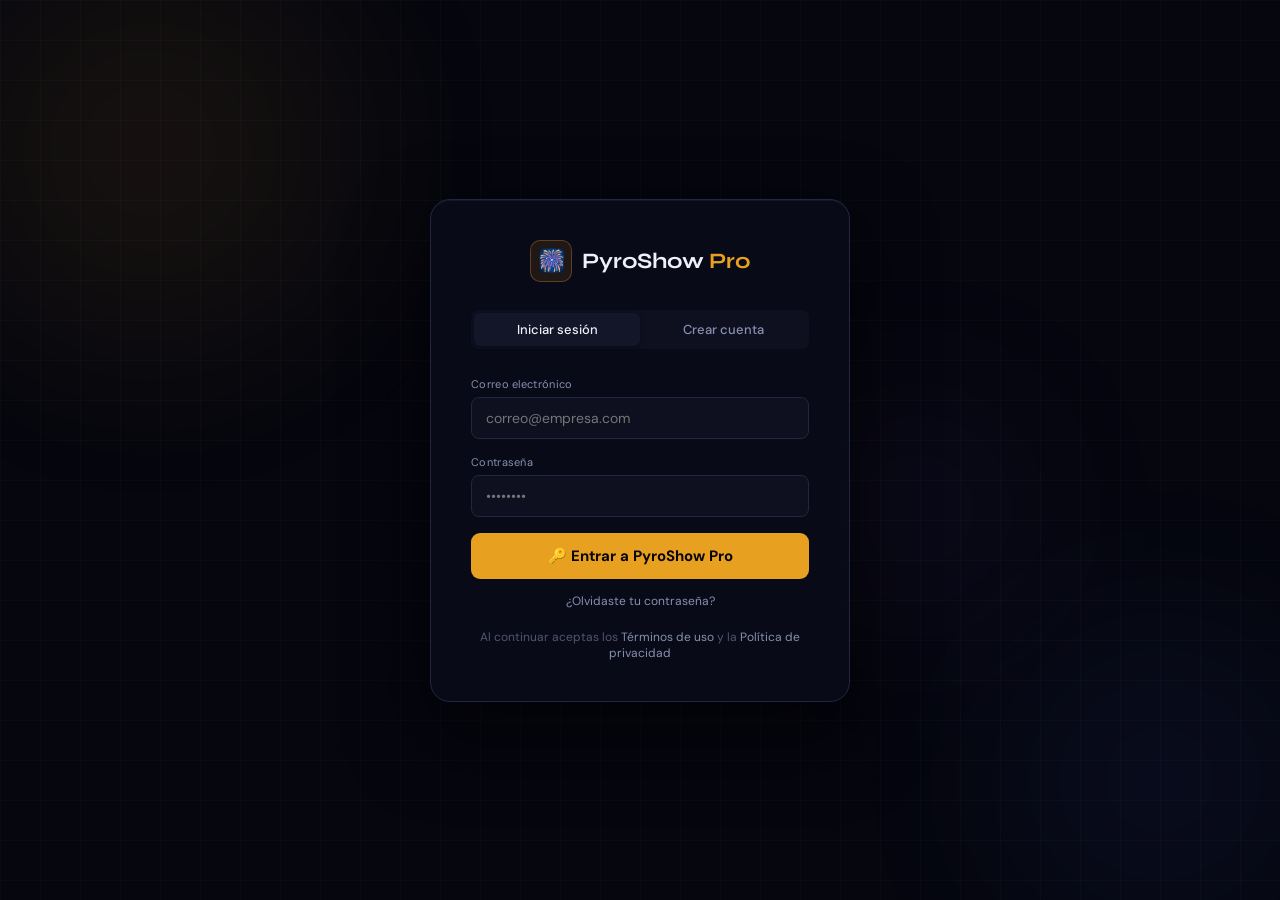
==== pages/admin.html @ 900ede43 "Actualizacion4" ====
<!DOCTYPE html>
<html lang="es">
<head>
<meta charset="UTF-8"/>
<meta name="viewport" content="width=device-width,initial-scale=1.0"/>
<title>PyroShow Pro — Panel de administración</title>
<link rel="preconnect" href="https://fonts.googleapis.com"/>
<link href="https://fonts.googleapis.com/css2?family=Syne:wght@500;700&family=DM+Sans:wght@300;400;500&family=JetBrains+Mono:wght@400&display=swap" rel="stylesheet"/>
<style>
*,*::before,*::after{box-sizing:border-box;margin:0;padding:0}
:root{
  --bg:#05060e;--s1:#0a0c1a;--s2:#0e1020;--s3:#131628;
  --b1:#1a1e35;--b2:#222640;--b3:#2e3358;
  --gold:#e8a020;--gold2:#f5c842;--golddim:rgba(232,160,32,.10);
  --green:#22c55e;--greendim:rgba(34,197,94,.10);
  --red:#e03838;--reddim:rgba(224,56,56,.10);
  --blue:#4d6ef5;--bluedim:rgba(77,110,245,.10);
  --purple:#8b5cf6;
  --text:#eef0f8;--m1:#8890b0;--m2:#52566e;
}
body{background:var(--bg);color:var(--text);font-family:'DM Sans',sans-serif;font-size:14px;-webkit-font-smoothing:antialiased;min-height:100vh}
a{color:inherit;text-decoration:none}

/* NAV */
nav{height:56px;background:rgba(5,6,14,.95);border-bottom:1px solid var(--b1);display:flex;align-items:center;padding:0 24px;gap:16px;position:sticky;top:0;z-index:100;backdrop-filter:blur(12px)}
.nav-logo{display:flex;align-items:center;gap:8px;font-family:'Syne',sans-serif;font-size:15px}
.nav-logo-icon{width:28px;height:28px;background:var(--golddim);border:1px solid rgba(232,160,32,.3);border-radius:6px;display:flex;align-items:center;justify-content:center}
.nav-logo strong{color:var(--gold)}
.nav-badge{background:var(--reddim);border:1px solid rgba(224,56,56,.3);color:var(--red);font-size:10px;font-weight:600;padding:2px 8px;border-radius:4px;letter-spacing:.5px}
.nav-user{margin-left:auto;font-size:12px;color:var(--m1);display:flex;align-items:center;gap:10px}
.nav-user span{background:var(--s2);border:1px solid var(--b2);border-radius:5px;padding:4px 10px}
.btn-nav{padding:5px 12px;border-radius:6px;font-size:12px;border:1px solid var(--b2);color:var(--m1);cursor:pointer;background:none;transition:all .14s}
.btn-nav:hover{color:var(--text);border-color:var(--b3)}
.btn-nav.danger{border-color:rgba(224,56,56,.4);color:var(--red)}

/* LAYOUT */
.admin-wrap{display:flex;min-height:calc(100vh - 56px)}
.sidebar{width:220px;flex-shrink:0;border-right:1px solid var(--b1);padding:20px 0;background:rgba(10,12,26,.5)}
.sidebar-section{font-size:9px;color:var(--m2);text-transform:uppercase;letter-spacing:1.2px;padding:0 16px;margin-bottom:6px;margin-top:16px}
.sidebar-section:first-child{margin-top:0}
.sidebar-item{display:flex;align-items:center;gap:8px;padding:8px 16px;font-size:13px;color:var(--m1);cursor:pointer;transition:all .14s;border-left:2px solid transparent}
.sidebar-item:hover{color:var(--text);background:rgba(255,255,255,.03)}
.sidebar-item.active{color:var(--text);border-left-color:var(--gold);background:rgba(232,160,32,.06)}
.sidebar-item .si-icon{font-size:14px;width:16px;text-align:center}
.main-content{flex:1;padding:28px 32px;overflow-y:auto}

/* STATS */
.stats-grid{display:grid;grid-template-columns:repeat(4,1fr);gap:14px;margin-bottom:28px}
.stat-card{background:var(--s1);border:1px solid var(--b1);border-radius:12px;padding:18px 20px}
.stat-label{font-size:11px;color:var(--m2);text-transform:uppercase;letter-spacing:.8px;margin-bottom:8px}
.stat-val{font-family:'Syne',sans-serif;font-size:28px;font-weight:700}
.stat-sub{font-size:11px;color:var(--m1);margin-top:4px}
.stat-card.gold .stat-val{color:var(--gold)}
.stat-card.green .stat-val{color:var(--green)}
.stat-card.blue .stat-val{color:var(--blue)}
.stat-card.purple .stat-val{color:var(--purple)}

/* TABLA USUARIOS */
.section-hdr{display:flex;align-items:center;justify-content:space-between;margin-bottom:16px}
.section-title{font-family:'Syne',sans-serif;font-size:17px;font-weight:600}
.section-actions{display:flex;gap:8px}
.btn-action{padding:6px 14px;border-radius:6px;font-size:12px;font-weight:500;cursor:pointer;border:none;transition:all .14s}
.btn-green{background:var(--greendim);color:var(--green);border:1px solid rgba(34,197,94,.3)}
.btn-green:hover{background:rgba(34,197,94,.18)}
.btn-blue{background:var(--bluedim);color:var(--blue);border:1px solid rgba(77,110,245,.3)}
.btn-red{background:var(--reddim);color:var(--red);border:1px solid rgba(224,56,56,.3)}
.btn-gold{background:var(--golddim);color:var(--gold);border:1px solid rgba(232,160,32,.3)}

/* Search bar */
.search-row{display:flex;gap:10px;margin-bottom:16px}
.search-input{flex:1;background:var(--s2);border:1px solid var(--b2);color:var(--text);border-radius:7px;padding:8px 12px;font-size:13px;font-family:'DM Sans',sans-serif;outline:none}
.search-input:focus{border-color:rgba(232,160,32,.4)}
.filter-sel{background:var(--s2);border:1px solid var(--b2);color:var(--text);border-radius:7px;padding:8px 10px;font-size:12px;font-family:'DM Sans',sans-serif;outline:none}

/* Tabla */
.users-table{width:100%;border-collapse:collapse;font-size:13px}
.users-table th{background:var(--s2);color:var(--m1);padding:10px 14px;text-align:left;border-bottom:1px solid var(--b1);font-size:10px;text-transform:uppercase;letter-spacing:.6px;font-weight:500;white-space:nowrap}
.users-table td{padding:12px 14px;border-bottom:1px solid rgba(26,30,53,.6);vertical-align:middle}
.users-table tr:last-child td{border-bottom:none}
.users-table tbody tr:hover td{background:rgba(255,255,255,.02)}
.user-avatar{width:30px;height:30px;border-radius:50%;display:flex;align-items:center;justify-content:center;font-size:12px;font-weight:600;flex-shrink:0;text-transform:uppercase}
.user-info{display:flex;align-items:center;gap:10px}
.user-name{font-weight:500;font-size:13px}
.user-email{font-size:11px;color:var(--m2)}
.plan-tag{display:inline-flex;align-items:center;gap:4px;padding:3px 8px;border-radius:4px;font-size:10px;font-weight:600;letter-spacing:.4px}
.plan-free{background:rgba(82,86,110,.2);color:var(--m1);border:1px solid var(--b2)}
.plan-hobby{background:var(--bluedim);color:var(--blue);border:1px solid rgba(77,110,245,.25)}
.plan-pro{background:var(--golddim);color:var(--gold);border:1px solid rgba(232,160,32,.25)}
.plan-enterprise{background:var(--purpledim);color:var(--purple);border:1px solid rgba(139,92,246,.25)}
.plan-admin{background:var(--reddim);color:var(--red);border:1px solid rgba(224,56,56,.25)}
.canales-badge{font-family:'JetBrains Mono',monospace;font-size:11px;color:var(--m1);background:var(--s3);border:1px solid var(--b2);border-radius:4px;padding:2px 7px}
.status-dot{width:7px;height:7px;border-radius:50%;display:inline-block;margin-right:5px}
.status-active{background:var(--green);box-shadow:0 0 4px var(--green)}
.status-inactive{background:var(--m2)}
.row-actions{display:flex;gap:5px}
.row-btn{padding:4px 8px;border-radius:4px;font-size:10px;border:1px solid var(--b2);color:var(--m1);cursor:pointer;background:none;transition:all .12s;white-space:nowrap}
.row-btn:hover{color:var(--text);border-color:var(--b3)}
.row-btn.danger{border-color:rgba(224,56,56,.3);color:var(--red)}
.row-btn.danger:hover{background:var(--reddim)}
.row-btn.promote{border-color:rgba(232,160,32,.3);color:var(--gold)}

/* MODAL */
.modal-overlay{position:fixed;inset:0;background:rgba(0,0,0,.75);z-index:1000;display:none;align-items:center;justify-content:center}
.modal-overlay.open{display:flex}
.modal-box{background:var(--s1);border:1px solid var(--b2);border-radius:14px;padding:28px;width:440px;max-width:95vw}
.modal-title{font-family:'Syne',sans-serif;font-size:17px;font-weight:600;margin-bottom:18px}
.modal-form-group{margin-bottom:14px}
.modal-form-group label{display:block;font-size:11px;color:var(--m1);margin-bottom:5px}
.modal-form-group input,.modal-form-group select{width:100%;background:var(--s2);border:1px solid var(--b2);color:var(--text);border-radius:7px;padding:9px 12px;font-size:13px;font-family:'DM Sans',sans-serif;outline:none;transition:border-color .15s}
.modal-form-group input:focus,.modal-form-group select:focus{border-color:rgba(232,160,32,.5)}
.modal-footer{display:flex;gap:8px;justify-content:flex-end;margin-top:20px}
.btn-cancel{padding:8px 16px;border-radius:7px;border:1px solid var(--b2);color:var(--m1);font-size:13px;background:none;cursor:pointer}
.btn-save{padding:8px 20px;border-radius:7px;background:var(--gold);color:#08060a;font-size:13px;font-weight:600;border:none;cursor:pointer}
.btn-save:hover{background:var(--gold2)}

/* Empty state */
.empty-state{text-align:center;padding:50px 20px;color:var(--m2)}
.empty-state .es-icon{font-size:40px;margin-bottom:12px;opacity:.4}

@media(max-width:900px){
  .stats-grid{grid-template-columns:1fr 1fr}
  .sidebar{display:none}
}
</style>
</head>
<body>

<nav>
  <a href="app.html" class="nav-logo">
    <div class="nav-logo-icon">🎆</div>
    PyroShow <strong>Pro</strong>
  </a>
  <span class="nav-badge">ADMIN</span>
  <div class="nav-user">
    <span id="nav-admin-name">Admin</span>
    <button class="btn-nav" onclick="window.location.href='app.html'">🚀 Ir a la App</button>
    <button class="btn-nav danger" onclick="cerrarSesion()">Cerrar sesión</button>
  </div>
</nav>

<div class="admin-wrap">
  <!-- SIDEBAR -->
  <div class="sidebar">
    <div class="sidebar-section">Principal</div>
    <div class="sidebar-item active" onclick="showSection('users')">
      <span class="si-icon">👥</span> Usuarios
    </div>
    <div class="sidebar-item" onclick="showSection('stats')">
      <span class="si-icon">📊</span> Estadísticas
    </div>
    <div class="sidebar-section">Configuración</div>
    <div class="sidebar-item" onclick="showSection('plans')">
      <span class="si-icon">💎</span> Planes y límites
    </div>
    <div class="sidebar-item" onclick="showSection('logs')">
      <span class="si-icon">📋</span> Registro de accesos
    </div>
  </div>

  <!-- MAIN -->
  <div class="main-content">

    <!-- STATS -->
    <div class="stats-grid" id="stats-overview">
      <div class="stat-card gold">
        <div class="stat-label">Total usuarios</div>
        <div class="stat-val" id="stat-total">0</div>
        <div class="stat-sub">registrados</div>
      </div>
      <div class="stat-card green">
        <div class="stat-label">Plan Pro</div>
        <div class="stat-val" id="stat-pro">0</div>
        <div class="stat-sub">usuarios activos</div>
      </div>
      <div class="stat-card blue">
        <div class="stat-label">Hobbyist</div>
        <div class="stat-val" id="stat-hobby">0</div>
        <div class="stat-sub">usuarios</div>
      </div>
      <div class="stat-card purple">
        <div class="stat-label">Plan Gratis</div>
        <div class="stat-val" id="stat-free">0</div>
        <div class="stat-sub">usuarios</div>
      </div>
    </div>

    <!-- SECCION USUARIOS -->
    <div id="section-users">
      <div class="section-hdr">
        <div class="section-title">👥 Gestión de usuarios</div>
        <div class="section-actions">
          <button class="btn-action btn-green" onclick="abrirModalNuevo()">+ Nuevo usuario</button>
          <button class="btn-action btn-gold" onclick="exportarUsuarios()">⬇ Exportar CSV</button>
        </div>
      </div>

      <div class="search-row">
        <input class="search-input" id="search-input" placeholder="🔍 Buscar por nombre o correo..." oninput="renderTabla()"/>
        <select class="filter-sel" id="filter-plan" onchange="renderTabla()">
          <option value="">Todos los planes</option>
          <option value="free">Gratis</option>
          <option value="hobby">Hobbyist</option>
          <option value="pro">Pro</option>
          <option value="enterprise">Enterprise</option>
        </select>
      </div>

      <div style="background:var(--s1);border:1px solid var(--b1);border-radius:12px;overflow:hidden">
        <table class="users-table" id="users-table">
          <thead>
            <tr>
              <th>Usuario</th>
              <th>Plan</th>
              <th>Canales</th>
              <th>Estado</th>
              <th>Registrado</th>
              <th>Acciones</th>
            </tr>
          </thead>
          <tbody id="users-tbody"></tbody>
        </table>
      </div>
    </div>

    <!-- SECCION PLANES -->
    <div id="section-plans" style="display:none">
      <div class="section-title" style="margin-bottom:20px">💎 Configuración de planes</div>
      <div style="display:grid;grid-template-columns:repeat(3,1fr);gap:14px">
        <div style="background:var(--s1);border:1px solid var(--b1);border-radius:12px;padding:20px">
          <div style="font-size:11px;color:var(--m2);text-transform:uppercase;letter-spacing:.8px;margin-bottom:12px">Plan Gratis</div>
          <div style="font-size:11px;color:var(--m1);line-height:1.8">
            ✓ Canales: <strong style="color:var(--green)">1</strong><br>
            ✓ Simulación 3D<br>
            ✓ Timeline básica<br>
            ✗ Exportación CSV<br>
            ✗ Control ESP32<br>
            ✗ Grabación video<br>
            ✗ Beat detection
          </div>
        </div>
        <div style="background:var(--s1);border:1px solid rgba(77,110,245,.3);border-radius:12px;padding:20px">
          <div style="font-size:11px;color:var(--blue);text-transform:uppercase;letter-spacing:.8px;margin-bottom:12px">Plan Hobbyist $49</div>
          <div style="font-size:11px;color:var(--m1);line-height:1.8">
            ✓ Canales: <strong style="color:var(--blue)">10</strong><br>
            ✓ Simulación 3D<br>
            ✓ Timeline completa<br>
            ✓ Exportación CSV<br>
            ✓ Control ESP32<br>
            ✓ Grabación video<br>
            ✓ Beat detection
          </div>
        </div>
        <div style="background:var(--s1);border:1px solid rgba(232,160,32,.3);border-radius:12px;padding:20px">
          <div style="font-size:11px;color:var(--gold);text-transform:uppercase;letter-spacing:.8px;margin-bottom:12px">Plan Pro $149</div>
          <div style="font-size:11px;color:var(--m1);line-height:1.8">
            ✓ Canales: <strong style="color:var(--gold)">Ilimitados</strong><br>
            ✓ Todo lo de Hobbyist<br>
            ✓ Voice cues<br>
            ✓ Código fuente C++<br>
            ✓ Firmware ESP32<br>
            ✓ Soporte prioritario<br>
            ✓ Uso comercial
          </div>
        </div>
      </div>
    </div>

    <!-- SECCION LOGS -->
    <div id="section-logs" style="display:none">
      <div class="section-title" style="margin-bottom:16px">📋 Registro de accesos</div>
      <div style="background:var(--s1);border:1px solid var(--b1);border-radius:12px;padding:0;overflow:hidden">
        <table class="users-table" id="logs-table">
          <thead><tr><th>Usuario</th><th>Acción</th><th>Fecha/Hora</th><th>Plan</th></tr></thead>
          <tbody id="logs-tbody"></tbody>
        </table>
      </div>
    </div>

  </div>
</div>

<!-- MODAL NUEVO/EDITAR USUARIO -->
<div class="modal-overlay" id="user-modal">
  <div class="modal-box">
    <div class="modal-title" id="modal-title">Nuevo usuario</div>
    <div class="modal-form-group">
      <label>Nombre completo</label>
      <input type="text" id="m-nombre" placeholder="Nombre del usuario"/>
    </div>
    <div class="modal-form-group">
      <label>Correo electrónico</label>
      <input type="email" id="m-email" placeholder="correo@empresa.com"/>
    </div>
    <div class="modal-form-group">
      <label>Contraseña</label>
      <input type="text" id="m-pass" placeholder="Contraseña temporal"/>
    </div>
    <div class="modal-form-group">
      <label>Plan de licencia</label>
      <select id="m-plan">
        <option value="free">Gratis — 1 canal</option>
        <option value="hobby">Hobbyist — 10 canales ($49)</option>
        <option value="pro">Pro — Ilimitado ($149)</option>
        <option value="enterprise">Enterprise — Ilimitado ($349)</option>
      </select>
    </div>
    <div class="modal-form-group">
      <label>Rol</label>
      <select id="m-role">
        <option value="user">Usuario</option>
        <option value="admin">Administrador</option>
      </select>
    </div>
    <div class="modal-footer">
      <button class="btn-cancel" onclick="cerrarModal()">Cancelar</button>
      <button class="btn-save" onclick="guardarUsuario()">Guardar</button>
    </div>
  </div>
</div>

<!-- MODAL CONFIRMACIÓN BORRAR -->
<div class="modal-overlay" id="delete-modal">
  <div class="modal-box" style="max-width:360px">
    <div class="modal-title">⚠️ Eliminar usuario</div>
    <p style="font-size:13px;color:var(--m1);margin-bottom:20px">¿Estás seguro? Esta acción no se puede deshacer. El usuario perderá acceso inmediatamente.</p>
    <div style="background:var(--reddim);border:1px solid rgba(224,56,56,.25);border-radius:7px;padding:10px;font-size:12px;color:var(--red);margin-bottom:20px" id="del-user-info"></div>
    <div class="modal-footer">
      <button class="btn-cancel" onclick="cerrarModal()">Cancelar</button>
      <button class="btn-save" style="background:var(--red);color:#fff" onclick="confirmarBorrar()">Eliminar</button>
    </div>
  </div>
</div>

<script>
var PLAN_INFO = {
  free:       {label:'Gratis',      canales:1,    cls:'plan-free'},
  hobby:      {label:'Hobbyist',    canales:10,   cls:'plan-hobby'},
  pro:        {label:'Pro',         canales:9999, cls:'plan-pro'},
  enterprise: {label:'Enterprise',  canales:9999, cls:'plan-enterprise'},
  admin:      {label:'Admin',       canales:9999, cls:'plan-admin'},
};

var LOGS = JSON.parse(localStorage.getItem('pyro_logs')||'[]');
var editEmail = null;
var delEmail  = null;

// ─── Verificar sesión de admin ───
var sesion = JSON.parse(sessionStorage.getItem('pyro_session')||'null');
if(!sesion){ window.location.href='auth.html'; }
if(sesion.role!=='admin'){
  alert('Acceso denegado. Solo administradores pueden ver esta página.');
  window.location.href='app.html';
}
document.getElementById('nav-admin-name').textContent = sesion.nombre;

// ─── Helpers ───
function getUsers(){ try{return JSON.parse(localStorage.getItem('pyro_users')||'{}');}catch(e){return{};} }
function saveUsers(u){ localStorage.setItem('pyro_users',JSON.stringify(u)); }
function saveLogs(){ localStorage.setItem('pyro_logs',JSON.stringify(LOGS.slice(-200))); }

function avatarColor(email){
  var cols=['#e03838','#4d6ef5','#22c55e','#e8a020','#8b5cf6','#06b6d4','#ec4899'];
  var i=0; for(var c of email) i+=c.charCodeAt(0);
  return cols[i%cols.length];
}

// ─── Estadísticas ───
function actualizarStats(){
  var u=getUsers();
  var keys=Object.keys(u);
  document.getElementById('stat-total').textContent=keys.length;
  document.getElementById('stat-pro').textContent=keys.filter(function(k){return u[k].plan==='pro'||u[k].plan==='enterprise';}).length;
  document.getElementById('stat-hobby').textContent=keys.filter(function(k){return u[k].plan==='hobby';}).length;
  document.getElementById('stat-free').textContent=keys.filter(function(k){return u[k].plan==='free';}).length;
}

// ─── Tabla ───
function renderTabla(){
  var q=document.getElementById('search-input').value.toLowerCase();
  var pf=document.getElementById('filter-plan').value;
  var u=getUsers();
  var tbody=document.getElementById('users-tbody');
  tbody.innerHTML='';
  var items=Object.entries(u).filter(function(e){
    var match=!q||(e[0].toLowerCase().includes(q)||e[1].nombre.toLowerCase().includes(q));
    var planMatch=!pf||e[1].plan===pf;
    return match&&planMatch;
  });
  if(!items.length){
    tbody.innerHTML='<tr><td colspan="6" style="text-align:center;padding:32px;color:var(--m2)">Sin usuarios que coincidan</td></tr>';
    return;
  }
  items.forEach(function(e){
    var email=e[0], ud=e[1];
    var plan=PLAN_INFO[ud.plan]||PLAN_INFO.free;
    var isAdmin=ud.role==='admin';
    var canales=isAdmin?'∞':plan.canales>=9999?'∞':plan.canales;
    var initials=(ud.nombre||'?').split(' ').map(function(p){return p[0];}).join('').substring(0,2).toUpperCase();
    var col=avatarColor(email);
    var fecha=ud.creado?new Date(ud.creado).toLocaleDateString('es-ES'):'—';
    var tr=document.createElement('tr');
    tr.innerHTML=
      '<td><div class="user-info">'+
        '<div class="user-avatar" style="background:'+col+'22;color:'+col+';border:1px solid '+col+'44">'+initials+'</div>'+
        '<div><div class="user-name">'+escH(ud.nombre)+'</div><div class="user-email">'+escH(email)+'</div></div>'+
      '</div></td>'+
      '<td><span class="plan-tag '+(isAdmin?'plan-admin':plan.cls)+'">'+
        (isAdmin?'👑 Admin':plan.label)+
      '</span></td>'+
      '<td><span class="canales-badge">'+canales+' CH</span></td>'+
      '<td><span class="status-dot status-active"></span><span style="font-size:12px;color:var(--m1)">Activo</span></td>'+
      '<td style="font-size:12px;color:var(--m2)">'+fecha+'</td>'+
      '<td><div class="row-actions">'+
        '<button class="row-btn promote" onclick="editarUsuario(\''+escH(email)+'\')">✏ Editar</button>'+
        '<button class="row-btn" onclick="cambiarPlan(\''+escH(email)+'\')">💎 Plan</button>'+
        (email!==sesion.email?'<button class="row-btn danger" onclick="pedirBorrar(\''+escH(email)+'\')">✕ Borrar</button>':'')+
      '</div></td>';
    tbody.appendChild(tr);
  });
}

function escH(s){ return String(s).replace(/[<>&"]/g,function(c){return{'<':'&lt;','>':'&gt;','&':'&amp;','"':'&quot;'}[c];}); }

// ─── Logs ───
function agregarLog(email,accion,plan){
  LOGS.push({email:email,accion:accion,plan:plan,ts:new Date().toISOString()});
  saveLogs();
}
function renderLogs(){
  var tbody=document.getElementById('logs-tbody'); tbody.innerHTML='';
  LOGS.slice().reverse().slice(0,50).forEach(function(l){
    var tr=document.createElement('tr');
    tr.innerHTML='<td style="font-size:12px">'+escH(l.email)+'</td>'+
      '<td style="font-size:12px;color:var(--m1)">'+escH(l.accion)+'</td>'+
      '<td style="font-size:11px;color:var(--m2);font-family:JetBrains Mono,monospace">'+new Date(l.ts).toLocaleString('es-ES')+'</td>'+
      '<td><span class="plan-tag '+((PLAN_INFO[l.plan]||PLAN_INFO.free).cls)+'">'+((PLAN_INFO[l.plan]||PLAN_INFO.free).label)+'</span></td>';
    tbody.appendChild(tr);
  });
}

// ─── Modales ───
function abrirModalNuevo(){
  editEmail=null;
  document.getElementById('modal-title').textContent='Nuevo usuario';
  document.getElementById('m-nombre').value='';
  document.getElementById('m-email').value='';
  document.getElementById('m-pass').value='';
  document.getElementById('m-plan').value='free';
  document.getElementById('m-role').value='user';
  document.getElementById('user-modal').classList.add('open');
}
function editarUsuario(email){
  var u=getUsers(); var ud=u[email]; if(!ud) return;
  editEmail=email;
  document.getElementById('modal-title').textContent='Editar usuario';
  document.getElementById('m-nombre').value=ud.nombre;
  document.getElementById('m-email').value=email;
  document.getElementById('m-email').disabled=true;
  document.getElementById('m-pass').value=ud.pass;
  document.getElementById('m-plan').value=ud.plan||'free';
  document.getElementById('m-role').value=ud.role||'user';
  document.getElementById('user-modal').classList.add('open');
}
function cambiarPlan(email){
  var u=getUsers(); var ud=u[email]; if(!ud) return;
  var nuevoPlan=prompt('Plan para '+ud.nombre+':\nfree | hobby | pro | enterprise',ud.plan||'free');
  if(!nuevoPlan||!PLAN_INFO[nuevoPlan]){alert('Plan no válido');return;}
  ud.plan=nuevoPlan; u[email]=ud; saveUsers(u);
  agregarLog(email,'Cambio de plan → '+nuevoPlan,nuevoPlan);
  renderTabla(); actualizarStats();
  alert('Plan actualizado a '+PLAN_INFO[nuevoPlan].label);
}
function guardarUsuario(){
  var nombre=document.getElementById('m-nombre').value.trim();
  var email =document.getElementById('m-email').value.trim().toLowerCase();
  var pass  =document.getElementById('m-pass').value;
  var plan  =document.getElementById('m-plan').value;
  var role  =document.getElementById('m-role').value;
  if(!nombre||!email||!pass){alert('Completa todos los campos');return;}
  var u=getUsers();
  if(!editEmail&&u[email]){alert('Ya existe un usuario con ese correo');return;}
  var target=editEmail||email;
  u[target]={nombre:nombre,pass:pass,plan:plan,role:role,creado:u[target]?.creado||new Date().toISOString()};
  saveUsers(u);
  agregarLog(email,editEmail?'Editado por admin':'Creado por admin',plan);
  document.getElementById('m-email').disabled=false;
  cerrarModal(); renderTabla(); actualizarStats();
}
function pedirBorrar(email){
  delEmail=email;
  var u=getUsers(); var ud=u[email];
  document.getElementById('del-user-info').textContent=ud.nombre+' ('+email+') — Plan: '+(PLAN_INFO[ud.plan]||PLAN_INFO.free).label;
  document.getElementById('delete-modal').classList.add('open');
}
function confirmarBorrar(){
  if(!delEmail) return;
  var u=getUsers(); delete u[delEmail]; saveUsers(u);
  agregarLog(delEmail,'Eliminado por admin','—');
  cerrarModal(); renderTabla(); actualizarStats();
}
function cerrarModal(){
  document.querySelectorAll('.modal-overlay').forEach(function(m){m.classList.remove('open');});
  document.getElementById('m-email').disabled=false;
  delEmail=null;
}

// ─── Secciones ───
function showSection(s){
  ['users','plans','logs'].forEach(function(sec){
    var el=document.getElementById('section-'+sec);
    if(el) el.style.display=(sec===s?'block':'none');
  });
  document.querySelectorAll('.sidebar-item').forEach(function(item,i){
    item.classList.remove('active');
  });
  document.querySelectorAll('.sidebar-item').forEach(function(item){
    if(item.getAttribute('onclick')&&item.getAttribute('onclick').includes(s))
      item.classList.add('active');
  });
  if(s==='logs') renderLogs();
}

function exportarUsuarios(){
  var u=getUsers();
  var rows=['Nombre,Email,Plan,Canales,Rol,Registrado'];
  Object.entries(u).forEach(function(e){
    var ud=e[1], p=PLAN_INFO[ud.plan]||PLAN_INFO.free;
    rows.push([ud.nombre,e[0],p.label,p.canales>=9999?'Ilimitado':p.canales,ud.role||'user',ud.creado||''].join(','));
  });
  var blob=new Blob([rows.join('\n')],{type:'text/csv'});
  var a=document.createElement('a'); a.href=URL.createObjectURL(blob);
  a.download='usuarios_pyroshow.csv'; a.click();
}

function cerrarSesion(){
  sessionStorage.removeItem('pyro_session');
  window.location.href='auth.html';
}

// ─── Init ───
actualizarStats();
renderTabla();
// Log de acceso admin
agregarLog(sesion.email,'Acceso al panel admin',sesion.plan);
</script>
</body>
</html>
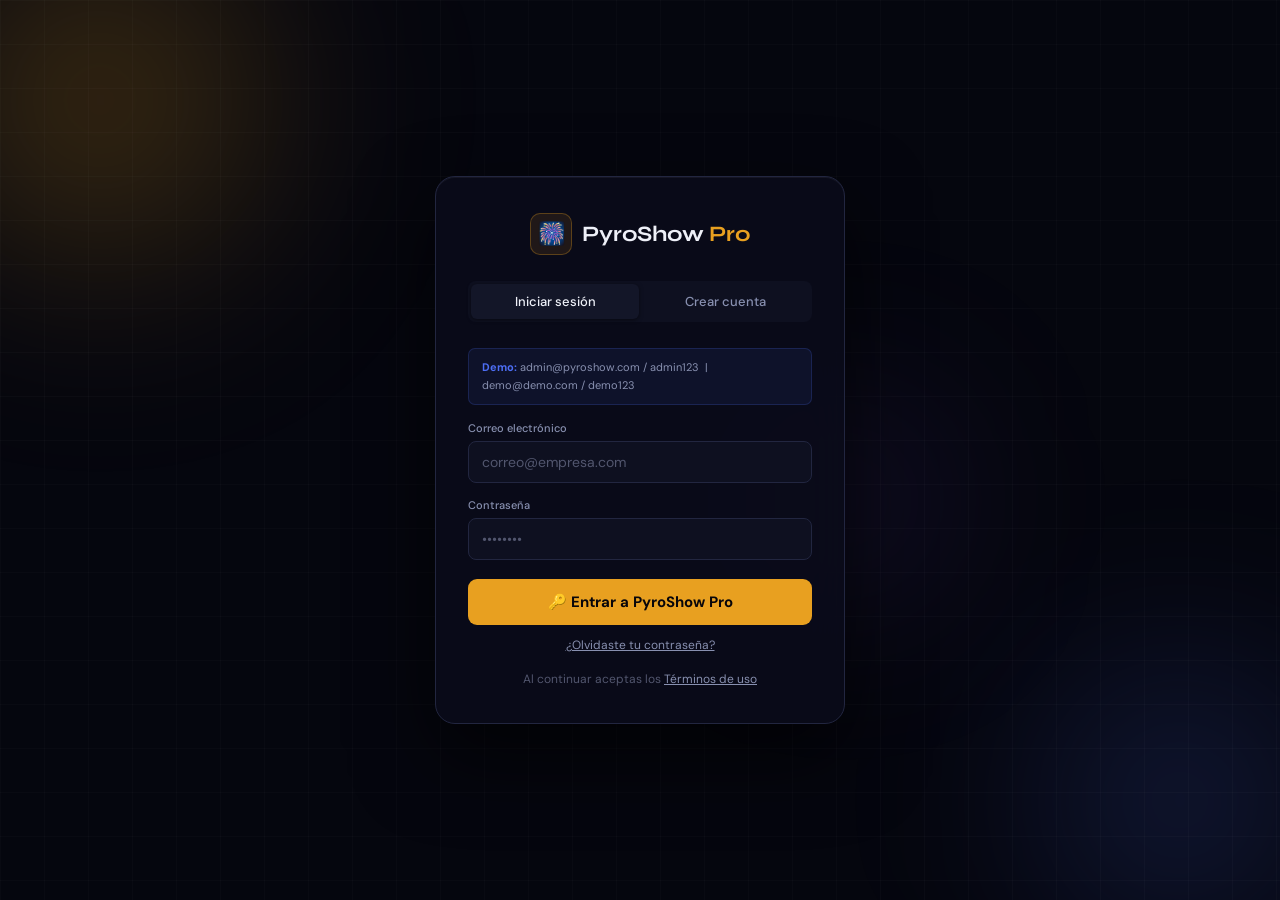
==== commit f98b5f01: "Actualizacion6" ====
--- a/pages/admin.html
+++ b/pages/admin.html
@@ -3,7 +3,7 @@
 <head>
 <meta charset="UTF-8"/>
 <meta name="viewport" content="width=device-width,initial-scale=1.0"/>
-<title>PyroShow Pro — Panel de administración</title>
+<title>PyroShow Pro — Panel Admin</title>
 <link rel="preconnect" href="https://fonts.googleapis.com"/>
 <link href="https://fonts.googleapis.com/css2?family=Syne:wght@500;700&family=DM+Sans:wght@300;400;500&family=JetBrains+Mono:wght@400&display=swap" rel="stylesheet"/>
 <style>
@@ -15,533 +15,776 @@
   --green:#22c55e;--greendim:rgba(34,197,94,.10);
   --red:#e03838;--reddim:rgba(224,56,56,.10);
   --blue:#4d6ef5;--bluedim:rgba(77,110,245,.10);
-  --purple:#8b5cf6;
+  --purple:#8b5cf6;--purpledim:rgba(139,92,246,.10);
   --text:#eef0f8;--m1:#8890b0;--m2:#52566e;
 }
-body{background:var(--bg);color:var(--text);font-family:'DM Sans',sans-serif;font-size:14px;-webkit-font-smoothing:antialiased;min-height:100vh}
+body{background:var(--bg);color:var(--text);font-family:'DM Sans',sans-serif;font-size:14px;-webkit-font-smoothing:antialiased}
 a{color:inherit;text-decoration:none}
+button{font-family:'DM Sans',sans-serif;cursor:pointer}
+input,select{font-family:'DM Sans',sans-serif}
 
 /* NAV */
-nav{height:56px;background:rgba(5,6,14,.95);border-bottom:1px solid var(--b1);display:flex;align-items:center;padding:0 24px;gap:16px;position:sticky;top:0;z-index:100;backdrop-filter:blur(12px)}
-.nav-logo{display:flex;align-items:center;gap:8px;font-family:'Syne',sans-serif;font-size:15px}
-.nav-logo-icon{width:28px;height:28px;background:var(--golddim);border:1px solid rgba(232,160,32,.3);border-radius:6px;display:flex;align-items:center;justify-content:center}
-.nav-logo strong{color:var(--gold)}
-.nav-badge{background:var(--reddim);border:1px solid rgba(224,56,56,.3);color:var(--red);font-size:10px;font-weight:600;padding:2px 8px;border-radius:4px;letter-spacing:.5px}
-.nav-user{margin-left:auto;font-size:12px;color:var(--m1);display:flex;align-items:center;gap:10px}
-.nav-user span{background:var(--s2);border:1px solid var(--b2);border-radius:5px;padding:4px 10px}
-.btn-nav{padding:5px 12px;border-radius:6px;font-size:12px;border:1px solid var(--b2);color:var(--m1);cursor:pointer;background:none;transition:all .14s}
-.btn-nav:hover{color:var(--text);border-color:var(--b3)}
-.btn-nav.danger{border-color:rgba(224,56,56,.4);color:var(--red)}
+nav{height:54px;background:rgba(5,6,14,.96);border-bottom:1px solid var(--b1);display:flex;align-items:center;padding:0 24px;gap:14px;position:sticky;top:0;z-index:100;backdrop-filter:blur(12px)}
+.nl{display:flex;align-items:center;gap:8px;font-family:'Syne',sans-serif;font-size:15px}
+.nl-icon{width:28px;height:28px;background:var(--golddim);border:1px solid rgba(232,160,32,.3);border-radius:6px;display:flex;align-items:center;justify-content:center}
+.nl strong{color:var(--gold)}
+.admin-badge{background:rgba(224,56,56,.15);border:1px solid rgba(224,56,56,.3);color:var(--red);font-size:10px;font-weight:700;padding:2px 8px;border-radius:4px;letter-spacing:.5px}
+.nav-r{margin-left:auto;display:flex;align-items:center;gap:10px}
+.nav-r span{font-size:12px;color:var(--m1);background:var(--s2);border:1px solid var(--b1);border-radius:5px;padding:4px 10px}
+.nbtn{padding:5px 12px;border-radius:6px;font-size:12px;border:1px solid var(--b2);color:var(--m1);background:none;transition:all .14s}
+.nbtn:hover{color:var(--text);border-color:var(--b3)}
+.nbtn.app{border-color:rgba(232,160,32,.4);color:var(--gold)}
+.nbtn.out{border-color:rgba(224,56,56,.3);color:var(--red)}
 
 /* LAYOUT */
-.admin-wrap{display:flex;min-height:calc(100vh - 56px)}
-.sidebar{width:220px;flex-shrink:0;border-right:1px solid var(--b1);padding:20px 0;background:rgba(10,12,26,.5)}
-.sidebar-section{font-size:9px;color:var(--m2);text-transform:uppercase;letter-spacing:1.2px;padding:0 16px;margin-bottom:6px;margin-top:16px}
-.sidebar-section:first-child{margin-top:0}
-.sidebar-item{display:flex;align-items:center;gap:8px;padding:8px 16px;font-size:13px;color:var(--m1);cursor:pointer;transition:all .14s;border-left:2px solid transparent}
-.sidebar-item:hover{color:var(--text);background:rgba(255,255,255,.03)}
-.sidebar-item.active{color:var(--text);border-left-color:var(--gold);background:rgba(232,160,32,.06)}
-.sidebar-item .si-icon{font-size:14px;width:16px;text-align:center}
-.main-content{flex:1;padding:28px 32px;overflow-y:auto}
+.wrap{display:flex;min-height:calc(100vh - 54px)}
+
+/* SIDEBAR */
+.sb{width:210px;flex-shrink:0;border-right:1px solid var(--b1);padding:16px 0;position:sticky;top:54px;height:calc(100vh - 54px);overflow-y:auto}
+.sb-sect{font-size:9px;color:var(--m2);text-transform:uppercase;letter-spacing:1.2px;padding:12px 16px 5px;margin-top:4px}
+.sb-item{display:flex;align-items:center;gap:9px;padding:9px 16px;font-size:13px;color:var(--m1);cursor:pointer;transition:all .14s;border-left:2px solid transparent}
+.sb-item:hover{color:var(--text);background:rgba(255,255,255,.03)}
+.sb-item.on{color:var(--text);border-left-color:var(--gold);background:rgba(232,160,32,.06)}
+.sb-icon{width:15px;text-align:center;font-size:14px}
+
+/* MAIN */
+.main{flex:1;padding:26px 30px;min-width:0}
 
 /* STATS */
-.stats-grid{display:grid;grid-template-columns:repeat(4,1fr);gap:14px;margin-bottom:28px}
-.stat-card{background:var(--s1);border:1px solid var(--b1);border-radius:12px;padding:18px 20px}
-.stat-label{font-size:11px;color:var(--m2);text-transform:uppercase;letter-spacing:.8px;margin-bottom:8px}
-.stat-val{font-family:'Syne',sans-serif;font-size:28px;font-weight:700}
-.stat-sub{font-size:11px;color:var(--m1);margin-top:4px}
-.stat-card.gold .stat-val{color:var(--gold)}
-.stat-card.green .stat-val{color:var(--green)}
-.stat-card.blue .stat-val{color:var(--blue)}
-.stat-card.purple .stat-val{color:var(--purple)}
-
-/* TABLA USUARIOS */
-.section-hdr{display:flex;align-items:center;justify-content:space-between;margin-bottom:16px}
-.section-title{font-family:'Syne',sans-serif;font-size:17px;font-weight:600}
-.section-actions{display:flex;gap:8px}
-.btn-action{padding:6px 14px;border-radius:6px;font-size:12px;font-weight:500;cursor:pointer;border:none;transition:all .14s}
-.btn-green{background:var(--greendim);color:var(--green);border:1px solid rgba(34,197,94,.3)}
-.btn-green:hover{background:rgba(34,197,94,.18)}
-.btn-blue{background:var(--bluedim);color:var(--blue);border:1px solid rgba(77,110,245,.3)}
-.btn-red{background:var(--reddim);color:var(--red);border:1px solid rgba(224,56,56,.3)}
-.btn-gold{background:var(--golddim);color:var(--gold);border:1px solid rgba(232,160,32,.3)}
-
-/* Search bar */
-.search-row{display:flex;gap:10px;margin-bottom:16px}
-.search-input{flex:1;background:var(--s2);border:1px solid var(--b2);color:var(--text);border-radius:7px;padding:8px 12px;font-size:13px;font-family:'DM Sans',sans-serif;outline:none}
-.search-input:focus{border-color:rgba(232,160,32,.4)}
-.filter-sel{background:var(--s2);border:1px solid var(--b2);color:var(--text);border-radius:7px;padding:8px 10px;font-size:12px;font-family:'DM Sans',sans-serif;outline:none}
-
-/* Tabla */
-.users-table{width:100%;border-collapse:collapse;font-size:13px}
-.users-table th{background:var(--s2);color:var(--m1);padding:10px 14px;text-align:left;border-bottom:1px solid var(--b1);font-size:10px;text-transform:uppercase;letter-spacing:.6px;font-weight:500;white-space:nowrap}
-.users-table td{padding:12px 14px;border-bottom:1px solid rgba(26,30,53,.6);vertical-align:middle}
-.users-table tr:last-child td{border-bottom:none}
-.users-table tbody tr:hover td{background:rgba(255,255,255,.02)}
-.user-avatar{width:30px;height:30px;border-radius:50%;display:flex;align-items:center;justify-content:center;font-size:12px;font-weight:600;flex-shrink:0;text-transform:uppercase}
-.user-info{display:flex;align-items:center;gap:10px}
-.user-name{font-weight:500;font-size:13px}
-.user-email{font-size:11px;color:var(--m2)}
-.plan-tag{display:inline-flex;align-items:center;gap:4px;padding:3px 8px;border-radius:4px;font-size:10px;font-weight:600;letter-spacing:.4px}
-.plan-free{background:rgba(82,86,110,.2);color:var(--m1);border:1px solid var(--b2)}
-.plan-hobby{background:var(--bluedim);color:var(--blue);border:1px solid rgba(77,110,245,.25)}
-.plan-pro{background:var(--golddim);color:var(--gold);border:1px solid rgba(232,160,32,.25)}
-.plan-enterprise{background:var(--purpledim);color:var(--purple);border:1px solid rgba(139,92,246,.25)}
-.plan-admin{background:var(--reddim);color:var(--red);border:1px solid rgba(224,56,56,.25)}
-.canales-badge{font-family:'JetBrains Mono',monospace;font-size:11px;color:var(--m1);background:var(--s3);border:1px solid var(--b2);border-radius:4px;padding:2px 7px}
-.status-dot{width:7px;height:7px;border-radius:50%;display:inline-block;margin-right:5px}
-.status-active{background:var(--green);box-shadow:0 0 4px var(--green)}
-.status-inactive{background:var(--m2)}
-.row-actions{display:flex;gap:5px}
-.row-btn{padding:4px 8px;border-radius:4px;font-size:10px;border:1px solid var(--b2);color:var(--m1);cursor:pointer;background:none;transition:all .12s;white-space:nowrap}
-.row-btn:hover{color:var(--text);border-color:var(--b3)}
-.row-btn.danger{border-color:rgba(224,56,56,.3);color:var(--red)}
-.row-btn.danger:hover{background:var(--reddim)}
-.row-btn.promote{border-color:rgba(232,160,32,.3);color:var(--gold)}
+.stats{display:grid;grid-template-columns:repeat(4,1fr);gap:12px;margin-bottom:26px}
+.sc{background:var(--s1);border:1px solid var(--b1);border-radius:12px;padding:16px 18px}
+.sc-lbl{font-size:10px;color:var(--m2);text-transform:uppercase;letter-spacing:.8px;margin-bottom:7px}
+.sc-val{font-family:'Syne',sans-serif;font-size:26px;font-weight:700}
+.sc-sub{font-size:11px;color:var(--m1);margin-top:3px}
+.sc.gold .sc-val{color:var(--gold)}
+.sc.green .sc-val{color:var(--green)}
+.sc.blue .sc-val{color:var(--blue)}
+.sc.purple .sc-val{color:var(--purple)}
+
+/* SECTION */
+.sec{display:none}.sec.on{display:block}
+.sec-hdr{display:flex;align-items:center;justify-content:space-between;margin-bottom:16px;gap:12px;flex-wrap:wrap}
+.sec-title{font-family:'Syne',sans-serif;font-size:17px;font-weight:600}
+.sec-acts{display:flex;gap:8px}
+
+/* SEARCH */
+.search-row{display:flex;gap:8px;margin-bottom:14px;flex-wrap:wrap}
+.si{flex:1;min-width:180px;background:var(--s2);border:1px solid var(--b2);color:var(--text);border-radius:7px;padding:8px 12px;font-size:13px;outline:none;transition:border-color .15s}
+.si:focus{border-color:rgba(232,160,32,.45)}
+.sf{background:var(--s2);border:1px solid var(--b2);color:var(--text);border-radius:7px;padding:8px 10px;font-size:12px;outline:none}
+
+/* TABLA */
+.tcard{background:var(--s1);border:1px solid var(--b1);border-radius:12px;overflow:hidden}
+.utbl{width:100%;border-collapse:collapse;font-size:13px}
+.utbl th{background:var(--s2);color:var(--m2);padding:10px 14px;text-align:left;border-bottom:1px solid var(--b1);font-size:10px;text-transform:uppercase;letter-spacing:.6px;font-weight:500;white-space:nowrap}
+.utbl th.sort{cursor:pointer;user-select:none}
+.utbl th.sort:hover{color:var(--m1)}
+.utbl td{padding:11px 14px;border-bottom:1px solid rgba(26,30,53,.5);vertical-align:middle}
+.utbl tr:last-child td{border-bottom:none}
+.utbl tbody tr:hover td{background:rgba(255,255,255,.018)}
+.uinfo{display:flex;align-items:center;gap:10px}
+.uav{width:32px;height:32px;border-radius:50%;display:flex;align-items:center;justify-content:center;font-size:12px;font-weight:700;flex-shrink:0}
+.uname{font-weight:500;font-size:13px}
+.uemail{font-size:11px;color:var(--m2)}
+
+/* BADGES */
+.ptag{display:inline-flex;align-items:center;padding:3px 8px;border-radius:4px;font-size:10px;font-weight:600;letter-spacing:.4px;white-space:nowrap}
+.p-free{background:rgba(82,86,110,.15);color:var(--m1);border:1px solid var(--b2)}
+.p-hobby{background:var(--bluedim);color:var(--blue);border:1px solid rgba(77,110,245,.25)}
+.p-pro{background:var(--golddim);color:var(--gold);border:1px solid rgba(232,160,32,.25)}
+.p-enterprise{background:var(--purpledim);color:var(--purple);border:1px solid rgba(139,92,246,.25)}
+.p-admin{background:var(--reddim);color:var(--red);border:1px solid rgba(224,56,56,.25)}
+.stag{display:inline-flex;align-items:center;gap:5px;font-size:11px}
+.sdot{width:7px;height:7px;border-radius:50%}
+.s-on{background:var(--green);box-shadow:0 0 5px var(--green)}
+.s-off{background:var(--m2)}
+.chdot{font-family:'JetBrains Mono',monospace;font-size:11px;background:var(--s3);border:1px solid var(--b2);border-radius:4px;padding:2px 7px;color:var(--m1)}
+
+/* ROW BTNS */
+.rbts{display:flex;gap:4px;flex-wrap:nowrap}
+.rb{padding:4px 8px;border-radius:4px;font-size:10px;border:1px solid var(--b2);color:var(--m1);background:none;transition:all .12s;white-space:nowrap}
+.rb:hover{color:var(--text);border-color:var(--b3);background:var(--s2)}
+.rb.edit{border-color:rgba(77,110,245,.3);color:var(--blue)}
+.rb.plan{border-color:rgba(232,160,32,.3);color:var(--gold)}
+.rb.pass{border-color:rgba(34,197,94,.3);color:var(--green)}
+.rb.tog{border-color:rgba(139,92,246,.3);color:var(--purple)}
+.rb.del{border-color:rgba(224,56,56,.3);color:var(--red)}
+.rb.del:hover{background:var(--reddim)}
+
+/* ACTION BTNS */
+.abtn{padding:7px 14px;border-radius:7px;font-size:12px;font-weight:500;cursor:pointer;border:none;transition:all .14s}
+.a-green{background:var(--greendim);color:var(--green);border:1px solid rgba(34,197,94,.3)}
+.a-green:hover{background:rgba(34,197,94,.18)}
+.a-gold{background:var(--golddim);color:var(--gold);border:1px solid rgba(232,160,32,.3)}
+.a-gold:hover{background:rgba(232,160,32,.18)}
+.a-blue{background:var(--bluedim);color:var(--blue);border:1px solid rgba(77,110,245,.3)}
+.a-red{background:var(--reddim);color:var(--red);border:1px solid rgba(224,56,56,.3)}
 
 /* MODAL */
-.modal-overlay{position:fixed;inset:0;background:rgba(0,0,0,.75);z-index:1000;display:none;align-items:center;justify-content:center}
-.modal-overlay.open{display:flex}
-.modal-box{background:var(--s1);border:1px solid var(--b2);border-radius:14px;padding:28px;width:440px;max-width:95vw}
-.modal-title{font-family:'Syne',sans-serif;font-size:17px;font-weight:600;margin-bottom:18px}
-.modal-form-group{margin-bottom:14px}
-.modal-form-group label{display:block;font-size:11px;color:var(--m1);margin-bottom:5px}
-.modal-form-group input,.modal-form-group select{width:100%;background:var(--s2);border:1px solid var(--b2);color:var(--text);border-radius:7px;padding:9px 12px;font-size:13px;font-family:'DM Sans',sans-serif;outline:none;transition:border-color .15s}
-.modal-form-group input:focus,.modal-form-group select:focus{border-color:rgba(232,160,32,.5)}
-.modal-footer{display:flex;gap:8px;justify-content:flex-end;margin-top:20px}
-.btn-cancel{padding:8px 16px;border-radius:7px;border:1px solid var(--b2);color:var(--m1);font-size:13px;background:none;cursor:pointer}
-.btn-save{padding:8px 20px;border-radius:7px;background:var(--gold);color:#08060a;font-size:13px;font-weight:600;border:none;cursor:pointer}
-.btn-save:hover{background:var(--gold2)}
-
-/* Empty state */
-.empty-state{text-align:center;padding:50px 20px;color:var(--m2)}
-.empty-state .es-icon{font-size:40px;margin-bottom:12px;opacity:.4}
-
-@media(max-width:900px){
-  .stats-grid{grid-template-columns:1fr 1fr}
-  .sidebar{display:none}
-}
+.mov{position:fixed;inset:0;background:rgba(0,0,0,.78);z-index:1000;display:none;align-items:center;justify-content:center;padding:20px}
+.mov.open{display:flex}
+.mbox{background:var(--s1);border:1px solid var(--b2);border-radius:14px;padding:28px;width:100%;max-width:460px;max-height:90vh;overflow-y:auto}
+.mbox::-webkit-scrollbar{width:4px}
+.mbox::-webkit-scrollbar-thumb{background:var(--b2);border-radius:2px}
+.mtitle{font-family:'Syne',sans-serif;font-size:17px;font-weight:600;margin-bottom:20px;display:flex;align-items:center;gap:10px}
+.mfg{margin-bottom:14px}
+.mfg label{display:block;font-size:11px;color:var(--m1);margin-bottom:5px}
+.mfg input,.mfg select{width:100%;background:var(--s2);border:1px solid var(--b2);color:var(--text);border-radius:7px;padding:10px 12px;font-size:13px;outline:none;transition:border-color .15s}
+.mfg input:focus,.mfg select:focus{border-color:rgba(232,160,32,.5)}
+.mfg .hint{font-size:10px;color:var(--m2);margin-top:4px}
+.mfoot{display:flex;gap:8px;justify-content:flex-end;margin-top:20px;padding-top:16px;border-top:1px solid var(--b1)}
+.mcancel{padding:8px 16px;border-radius:7px;border:1px solid var(--b2);color:var(--m1);font-size:13px;background:none;cursor:pointer}
+.mcancel:hover{color:var(--text)}
+.msave{padding:8px 20px;border-radius:7px;background:var(--gold);color:#08060a;font-size:13px;font-weight:600;border:none;cursor:pointer}
+.msave:hover{background:var(--gold2)}
+.msave.danger{background:var(--red);color:#fff}
+.msave.danger:hover{background:#ff3030}
+.msave.green{background:var(--green)}
+
+/* PLAN SELECTOR EN MODAL */
+.plan-opts{display:grid;grid-template-columns:repeat(2,1fr);gap:8px;margin-top:6px}
+.popt{background:var(--s2);border:1px solid var(--b2);border-radius:8px;padding:12px;cursor:pointer;transition:all .14s;position:relative}
+.popt:hover{border-color:var(--b3)}
+.popt.sel{border-color:rgba(232,160,32,.5);background:var(--golddim)}
+.popt .pn{font-size:12px;font-weight:600;margin-bottom:3px}
+.popt .pp{font-size:16px;font-weight:700;color:var(--gold);font-family:'Syne',sans-serif}
+.popt .pc{font-size:10px;color:var(--m2);margin-top:2px}
+.popt .pck{position:absolute;top:-5px;right:-5px;width:16px;height:16px;border-radius:50%;background:var(--gold);display:none;align-items:center;justify-content:center;font-size:9px;color:#08060a;font-weight:700}
+.popt.sel .pck{display:flex}
+
+/* LOGS */
+.log-row{display:flex;align-items:center;gap:12px;padding:9px 16px;border-bottom:1px solid var(--b1);font-size:12px}
+.log-row:last-child{border-bottom:none}
+.log-time{font-family:'JetBrains Mono',monospace;font-size:10px;color:var(--m2);min-width:130px;flex-shrink:0}
+.log-email{color:var(--m1);min-width:160px;flex-shrink:0;overflow:hidden;text-overflow:ellipsis}
+.log-action{color:var(--text);flex:1}
+.log-badge{flex-shrink:0}
+
+/* INLINE ALERT */
+.ialert{border-radius:7px;padding:10px 14px;font-size:12px;margin-bottom:14px;display:none;line-height:1.5}
+.ialert.err{background:var(--reddim);border:1px solid rgba(224,56,56,.3);color:var(--red)}
+.ialert.ok{background:var(--greendim);border:1px solid rgba(34,197,94,.3);color:var(--green)}
+.ialert.show{display:block}
+
+/* EMPTY */
+.empty{padding:40px;text-align:center;color:var(--m2);font-size:13px}
+.empty div{font-size:32px;margin-bottom:10px;opacity:.3}
+
+@media(max-width:900px){.stats{grid-template-columns:1fr 1fr}.sb{display:none}}
+@media(max-width:600px){.stats{grid-template-columns:1fr}}
 </style>
 </head>
 <body>
 
 <nav>
-  <a href="app.html" class="nav-logo">
-    <div class="nav-logo-icon">🎆</div>
-    PyroShow <strong>Pro</strong>
-  </a>
-  <span class="nav-badge">ADMIN</span>
-  <div class="nav-user">
-    <span id="nav-admin-name">Admin</span>
-    <button class="btn-nav" onclick="window.location.href='app.html'">🚀 Ir a la App</button>
-    <button class="btn-nav danger" onclick="cerrarSesion()">Cerrar sesión</button>
+  <a href="app.html" class="nl"><div class="nl-icon">🎆</div>PyroShow <strong>Pro</strong></a>
+  <span class="admin-badge">ADMIN</span>
+  <div class="nav-r">
+    <span id="nav-name">Admin</span>
+    <button class="nbtn app" onclick="window.location.href='app.html'">🚀 Ir a la App</button>
+    <button class="nbtn out" onclick="salir()">Salir</button>
   </div>
 </nav>
 
-<div class="admin-wrap">
+<div class="wrap">
   <!-- SIDEBAR -->
-  <div class="sidebar">
-    <div class="sidebar-section">Principal</div>
-    <div class="sidebar-item active" onclick="showSection('users')">
-      <span class="si-icon">👥</span> Usuarios
-    </div>
-    <div class="sidebar-item" onclick="showSection('stats')">
-      <span class="si-icon">📊</span> Estadísticas
-    </div>
-    <div class="sidebar-section">Configuración</div>
-    <div class="sidebar-item" onclick="showSection('plans')">
-      <span class="si-icon">💎</span> Planes y límites
-    </div>
-    <div class="sidebar-item" onclick="showSection('logs')">
-      <span class="si-icon">📋</span> Registro de accesos
-    </div>
+  <div class="sb">
+    <div class="sb-sect">Principal</div>
+    <div class="sb-item on" id="si-users" onclick="ver('users')"><span class="sb-icon">👥</span>Usuarios</div>
+    <div class="sb-item" id="si-plans" onclick="ver('plans')"><span class="sb-icon">💎</span>Planes y límites</div>
+    <div class="sb-sect">Sistema</div>
+    <div class="sb-item" id="si-logs" onclick="ver('logs')"><span class="sb-icon">📋</span>Registro accesos</div>
+    <div class="sb-item" id="si-me" onclick="ver('me')"><span class="sb-icon">👤</span>Mi cuenta</div>
   </div>
 
-  <!-- MAIN -->
-  <div class="main-content">
-
-    <!-- STATS -->
-    <div class="stats-grid" id="stats-overview">
-      <div class="stat-card gold">
-        <div class="stat-label">Total usuarios</div>
-        <div class="stat-val" id="stat-total">0</div>
-        <div class="stat-sub">registrados</div>
-      </div>
-      <div class="stat-card green">
-        <div class="stat-label">Plan Pro</div>
-        <div class="stat-val" id="stat-pro">0</div>
-        <div class="stat-sub">usuarios activos</div>
-      </div>
-      <div class="stat-card blue">
-        <div class="stat-label">Hobbyist</div>
-        <div class="stat-val" id="stat-hobby">0</div>
-        <div class="stat-sub">usuarios</div>
-      </div>
-      <div class="stat-card purple">
-        <div class="stat-label">Plan Gratis</div>
-        <div class="stat-val" id="stat-free">0</div>
-        <div class="stat-sub">usuarios</div>
-      </div>
-    </div>
-
-    <!-- SECCION USUARIOS -->
-    <div id="section-users">
-      <div class="section-hdr">
-        <div class="section-title">👥 Gestión de usuarios</div>
-        <div class="section-actions">
-          <button class="btn-action btn-green" onclick="abrirModalNuevo()">+ Nuevo usuario</button>
-          <button class="btn-action btn-gold" onclick="exportarUsuarios()">⬇ Exportar CSV</button>
-        </div>
-      </div>
-
+  <div class="main">
+
+    <!-- ESTADÍSTICAS -->
+    <div class="stats" id="stats-row">
+      <div class="sc gold"><div class="sc-lbl">Total usuarios</div><div class="sc-val" id="st-total">0</div><div class="sc-sub">registrados</div></div>
+      <div class="sc green"><div class="sc-lbl">Pro / Enterprise</div><div class="sc-val" id="st-pro">0</div><div class="sc-sub">licencias activas</div></div>
+      <div class="sc blue"><div class="sc-lbl">Hobbyist</div><div class="sc-val" id="st-hobby">0</div><div class="sc-sub">usuarios</div></div>
+      <div class="sc purple"><div class="sc-lbl">Plan Gratis</div><div class="sc-val" id="st-free">0</div><div class="sc-sub">usuarios</div></div>
+    </div>
+
+    <!-- ── SECCIÓN USUARIOS ── -->
+    <div class="sec on" id="sec-users">
+      <div class="sec-hdr">
+        <div class="sec-title">👥 Gestión de usuarios</div>
+        <div class="sec-acts">
+          <button class="abtn a-green" onclick="abrirNuevo()">+ Nuevo usuario</button>
+          <button class="abtn a-gold" onclick="exportar()">⬇ CSV</button>
+        </div>
+      </div>
       <div class="search-row">
-        <input class="search-input" id="search-input" placeholder="🔍 Buscar por nombre o correo..." oninput="renderTabla()"/>
-        <select class="filter-sel" id="filter-plan" onchange="renderTabla()">
+        <input class="si" id="q" placeholder="🔍 Buscar por nombre o correo..." oninput="renderTabla()"/>
+        <select class="sf" id="fplan" onchange="renderTabla()">
           <option value="">Todos los planes</option>
           <option value="free">Gratis</option>
           <option value="hobby">Hobbyist</option>
           <option value="pro">Pro</option>
           <option value="enterprise">Enterprise</option>
         </select>
-      </div>
-
-      <div style="background:var(--s1);border:1px solid var(--b1);border-radius:12px;overflow:hidden">
-        <table class="users-table" id="users-table">
+        <select class="sf" id="festado" onchange="renderTabla()">
+          <option value="">Todos</option>
+          <option value="1">Activos</option>
+          <option value="0">Inactivos</option>
+        </select>
+      </div>
+      <div class="tcard">
+        <table class="utbl">
           <thead>
             <tr>
-              <th>Usuario</th>
+              <th class="sort" onclick="sortBy('nombre')">Usuario ↕</th>
               <th>Plan</th>
               <th>Canales</th>
-              <th>Estado</th>
-              <th>Registrado</th>
+              <th class="sort" onclick="sortBy('estado')">Estado ↕</th>
+              <th class="sort" onclick="sortBy('creado')">Registro ↕</th>
               <th>Acciones</th>
             </tr>
           </thead>
-          <tbody id="users-tbody"></tbody>
+          <tbody id="tbody"></tbody>
         </table>
       </div>
-    </div>
-
-    <!-- SECCION PLANES -->
-    <div id="section-plans" style="display:none">
-      <div class="section-title" style="margin-bottom:20px">💎 Configuración de planes</div>
-      <div style="display:grid;grid-template-columns:repeat(3,1fr);gap:14px">
+      <div id="tabla-info" style="font-size:11px;color:var(--m2);margin-top:8px"></div>
+    </div>
+
+    <!-- ── SECCIÓN PLANES ── -->
+    <div class="sec" id="sec-plans">
+      <div class="sec-title" style="margin-bottom:18px">💎 Configuración de planes y límites</div>
+      <div style="display:grid;grid-template-columns:repeat(3,1fr);gap:14px;margin-bottom:24px">
         <div style="background:var(--s1);border:1px solid var(--b1);border-radius:12px;padding:20px">
-          <div style="font-size:11px;color:var(--m2);text-transform:uppercase;letter-spacing:.8px;margin-bottom:12px">Plan Gratis</div>
-          <div style="font-size:11px;color:var(--m1);line-height:1.8">
-            ✓ Canales: <strong style="color:var(--green)">1</strong><br>
-            ✓ Simulación 3D<br>
-            ✓ Timeline básica<br>
-            ✗ Exportación CSV<br>
-            ✗ Control ESP32<br>
-            ✗ Grabación video<br>
-            ✗ Beat detection
+          <div class="ptag p-free" style="margin-bottom:12px">Plan Gratis</div>
+          <div style="font-family:'Syne',sans-serif;font-size:22px;font-weight:700;margin-bottom:14px">$0</div>
+          <div style="font-size:12px;color:var(--m1);line-height:2">
+            <div>✓ <strong style="color:var(--text)">1 canal</strong> de disparo</div>
+            <div>✓ Simulación 3D completa</div>
+            <div>✓ Timeline musical</div>
+            <div style="color:var(--m2)">✗ Exportación CSV</div>
+            <div style="color:var(--m2)">✗ Control ESP32</div>
+            <div style="color:var(--m2)">✗ Grabación video</div>
           </div>
         </div>
         <div style="background:var(--s1);border:1px solid rgba(77,110,245,.3);border-radius:12px;padding:20px">
-          <div style="font-size:11px;color:var(--blue);text-transform:uppercase;letter-spacing:.8px;margin-bottom:12px">Plan Hobbyist $49</div>
-          <div style="font-size:11px;color:var(--m1);line-height:1.8">
-            ✓ Canales: <strong style="color:var(--blue)">10</strong><br>
-            ✓ Simulación 3D<br>
-            ✓ Timeline completa<br>
-            ✓ Exportación CSV<br>
-            ✓ Control ESP32<br>
-            ✓ Grabación video<br>
-            ✓ Beat detection
+          <div class="ptag p-hobby" style="margin-bottom:12px">Hobbyist</div>
+          <div style="font-family:'Syne',sans-serif;font-size:22px;font-weight:700;color:var(--blue);margin-bottom:14px">$49</div>
+          <div style="font-size:12px;color:var(--m1);line-height:2">
+            <div>✓ <strong style="color:var(--text)">10 canales</strong> de disparo</div>
+            <div>✓ Todo lo del plan Gratis</div>
+            <div>✓ Exportación CSV / Cobra</div>
+            <div>✓ Control ESP32 WiFi</div>
+            <div>✓ Grabación video .webm</div>
+            <div style="color:var(--m2)">✗ Código fuente</div>
           </div>
         </div>
         <div style="background:var(--s1);border:1px solid rgba(232,160,32,.3);border-radius:12px;padding:20px">
-          <div style="font-size:11px;color:var(--gold);text-transform:uppercase;letter-spacing:.8px;margin-bottom:12px">Plan Pro $149</div>
-          <div style="font-size:11px;color:var(--m1);line-height:1.8">
-            ✓ Canales: <strong style="color:var(--gold)">Ilimitados</strong><br>
-            ✓ Todo lo de Hobbyist<br>
-            ✓ Voice cues<br>
-            ✓ Código fuente C++<br>
-            ✓ Firmware ESP32<br>
-            ✓ Soporte prioritario<br>
-            ✓ Uso comercial
+          <div class="ptag p-pro" style="margin-bottom:12px">Pro</div>
+          <div style="font-family:'Syne',sans-serif;font-size:22px;font-weight:700;color:var(--gold);margin-bottom:14px">$149</div>
+          <div style="font-size:12px;color:var(--m1);line-height:2">
+            <div>✓ <strong style="color:var(--text)">Canales ilimitados</strong></div>
+            <div>✓ Todo lo del plan Hobbyist</div>
+            <div>✓ Voice cues sincronizados</div>
+            <div>✓ Código fuente completo</div>
+            <div>✓ Firmware ESP32 C++</div>
+            <div>✓ Soporte prioritario</div>
           </div>
         </div>
       </div>
-    </div>
-
-    <!-- SECCION LOGS -->
-    <div id="section-logs" style="display:none">
-      <div class="section-title" style="margin-bottom:16px">📋 Registro de accesos</div>
-      <div style="background:var(--s1);border:1px solid var(--b1);border-radius:12px;padding:0;overflow:hidden">
-        <table class="users-table" id="logs-table">
-          <thead><tr><th>Usuario</th><th>Acción</th><th>Fecha/Hora</th><th>Plan</th></tr></thead>
-          <tbody id="logs-tbody"></tbody>
-        </table>
+      <div style="background:var(--s1);border:1px solid var(--b1);border-radius:10px;padding:16px 20px">
+        <div style="font-size:13px;font-weight:500;margin-bottom:10px">Canales por plan (editable)</div>
+        <div style="display:grid;grid-template-columns:repeat(4,1fr);gap:10px">
+          <div>
+            <label style="font-size:11px;color:var(--m2);display:block;margin-bottom:4px">Gratis (CH máx)</label>
+            <input type="number" id="lim-free" value="1" min="1" style="width:100%;background:var(--s2);border:1px solid var(--b2);color:var(--text);border-radius:6px;padding:7px 10px;font-size:13px;outline:none"/>
+          </div>
+          <div>
+            <label style="font-size:11px;color:var(--m2);display:block;margin-bottom:4px">Hobbyist (CH máx)</label>
+            <input type="number" id="lim-hobby" value="10" min="1" style="width:100%;background:var(--s2);border:1px solid var(--b2);color:var(--text);border-radius:6px;padding:7px 10px;font-size:13px;outline:none"/>
+          </div>
+          <div>
+            <label style="font-size:11px;color:var(--m2);display:block;margin-bottom:4px">Pro (CH máx)</label>
+            <input type="number" id="lim-pro" value="9999" min="1" style="width:100%;background:var(--s2);border:1px solid var(--b2);color:var(--text);border-radius:6px;padding:7px 10px;font-size:13px;outline:none"/>
+          </div>
+          <div style="display:flex;align-items:flex-end">
+            <button onclick="guardarLimites()" style="width:100%;background:var(--gold);color:#08060a;border:none;border-radius:6px;padding:8px;font-size:12px;font-weight:600;cursor:pointer">Guardar límites</button>
+          </div>
+        </div>
+      </div>
+    </div>
+
+    <!-- ── SECCIÓN LOGS ── -->
+    <div class="sec" id="sec-logs">
+      <div class="sec-hdr">
+        <div class="sec-title">📋 Registro de accesos</div>
+        <button class="abtn a-red" onclick="limpiarLogs()">Limpiar registro</button>
+      </div>
+      <div class="tcard" id="logs-list" style="max-height:500px;overflow-y:auto"></div>
+    </div>
+
+    <!-- ── MI CUENTA ── -->
+    <div class="sec" id="sec-me">
+      <div class="sec-title" style="margin-bottom:18px">👤 Mi cuenta de administrador</div>
+      <div style="background:var(--s1);border:1px solid var(--b1);border-radius:12px;padding:24px;max-width:440px">
+        <div class="ialert" id="me-alert"></div>
+        <div class="mfg"><label>Nombre</label><input type="text" id="me-nombre"/></div>
+        <div class="mfg"><label>Correo (no se puede cambiar)</label><input type="text" id="me-email" disabled style="opacity:.5"/></div>
+        <div class="mfg"><label>Nueva contraseña</label><input type="password" id="me-pass" placeholder="Dejar vacío para no cambiar"/></div>
+        <div class="mfg"><label>Confirmar contraseña</label><input type="password" id="me-pass2" placeholder="Repetir nueva contraseña"/></div>
+        <button onclick="guardarMiCuenta()" style="background:var(--gold);color:#08060a;border:none;border-radius:7px;padding:10px 22px;font-size:13px;font-weight:600;cursor:pointer;margin-top:6px">Guardar cambios</button>
       </div>
     </div>
 
   </div>
 </div>
 
-<!-- MODAL NUEVO/EDITAR USUARIO -->
-<div class="modal-overlay" id="user-modal">
-  <div class="modal-box">
-    <div class="modal-title" id="modal-title">Nuevo usuario</div>
-    <div class="modal-form-group">
-      <label>Nombre completo</label>
+<!-- MODAL CREAR / EDITAR USUARIO -->
+<div class="mov" id="m-user">
+  <div class="mbox">
+    <div class="mtitle" id="m-user-title">👤 Nuevo usuario</div>
+    <div class="ialert" id="m-alert"></div>
+    <div class="mfg">
+      <label>Nombre completo *</label>
       <input type="text" id="m-nombre" placeholder="Nombre del usuario"/>
     </div>
-    <div class="modal-form-group">
-      <label>Correo electrónico</label>
+    <div class="mfg">
+      <label>Correo electrónico *</label>
       <input type="email" id="m-email" placeholder="correo@empresa.com"/>
-    </div>
-    <div class="modal-form-group">
-      <label>Contraseña</label>
-      <input type="text" id="m-pass" placeholder="Contraseña temporal"/>
-    </div>
-    <div class="modal-form-group">
+      <div class="hint">Será el usuario para iniciar sesión</div>
+    </div>
+    <div class="mfg">
+      <label id="m-pass-lbl">Contraseña *</label>
+      <input type="text" id="m-pass" placeholder="Contraseña de acceso"/>
+      <div class="hint" id="m-pass-hint"></div>
+    </div>
+    <div class="mfg">
       <label>Plan de licencia</label>
-      <select id="m-plan">
-        <option value="free">Gratis — 1 canal</option>
-        <option value="hobby">Hobbyist — 10 canales ($49)</option>
-        <option value="pro">Pro — Ilimitado ($149)</option>
-        <option value="enterprise">Enterprise — Ilimitado ($349)</option>
-      </select>
-    </div>
-    <div class="modal-form-group">
+      <div class="plan-opts">
+        <div class="popt sel" id="po-free" onclick="selPlan('free')">
+          <div class="pck">✓</div><div class="pn">Gratis</div>
+          <div class="pp">$0</div><div class="pc">1 canal</div>
+        </div>
+        <div class="popt" id="po-hobby" onclick="selPlan('hobby')">
+          <div class="pck">✓</div><div class="pn">Hobbyist</div>
+          <div class="pp">$49</div><div class="pc">10 canales</div>
+        </div>
+        <div class="popt" id="po-pro" onclick="selPlan('pro')">
+          <div class="pck">✓</div><div class="pn">Pro</div>
+          <div class="pp">$149</div><div class="pc">Ilimitado</div>
+        </div>
+        <div class="popt" id="po-enterprise" onclick="selPlan('enterprise')">
+          <div class="pck">✓</div><div class="pn">Enterprise</div>
+          <div class="pp">$349</div><div class="pc">Ilimitado + soporte</div>
+        </div>
+      </div>
+    </div>
+    <div class="mfg">
       <label>Rol</label>
       <select id="m-role">
         <option value="user">Usuario</option>
         <option value="admin">Administrador</option>
       </select>
     </div>
-    <div class="modal-footer">
-      <button class="btn-cancel" onclick="cerrarModal()">Cancelar</button>
-      <button class="btn-save" onclick="guardarUsuario()">Guardar</button>
+    <div class="mfg">
+      <label>Estado</label>
+      <select id="m-activo">
+        <option value="1">Activo</option>
+        <option value="0">Inactivo (no puede entrar)</option>
+      </select>
+    </div>
+    <div class="mfoot">
+      <button class="mcancel" onclick="cerrarModal()">Cancelar</button>
+      <button class="msave" onclick="guardarUsuario()">Guardar</button>
     </div>
   </div>
 </div>
 
-<!-- MODAL CONFIRMACIÓN BORRAR -->
-<div class="modal-overlay" id="delete-modal">
-  <div class="modal-box" style="max-width:360px">
-    <div class="modal-title">⚠️ Eliminar usuario</div>
-    <p style="font-size:13px;color:var(--m1);margin-bottom:20px">¿Estás seguro? Esta acción no se puede deshacer. El usuario perderá acceso inmediatamente.</p>
-    <div style="background:var(--reddim);border:1px solid rgba(224,56,56,.25);border-radius:7px;padding:10px;font-size:12px;color:var(--red);margin-bottom:20px" id="del-user-info"></div>
-    <div class="modal-footer">
-      <button class="btn-cancel" onclick="cerrarModal()">Cancelar</button>
-      <button class="btn-save" style="background:var(--red);color:#fff" onclick="confirmarBorrar()">Eliminar</button>
+<!-- MODAL CAMBIAR CONTRASEÑA RÁPIDO -->
+<div class="mov" id="m-pass">
+  <div class="mbox" style="max-width:380px">
+    <div class="mtitle">🔑 Cambiar contraseña</div>
+    <div class="ialert" id="mp-alert"></div>
+    <div style="font-size:12px;color:var(--m1);margin-bottom:16px">Usuario: <strong id="mp-email-lbl"></strong></div>
+    <div class="mfg"><label>Nueva contraseña (mín. 6 caracteres)</label><input type="text" id="mp-pass" placeholder="Nueva contraseña"/></div>
+    <div class="mfoot">
+      <button class="mcancel" onclick="cerrarModal()">Cancelar</button>
+      <button class="msave green" onclick="guardarPass()">Cambiar contraseña</button>
     </div>
   </div>
 </div>
 
+<!-- MODAL CAMBIAR PLAN RÁPIDO -->
+<div class="mov" id="m-plan">
+  <div class="mbox" style="max-width:440px">
+    <div class="mtitle">💎 Cambiar plan</div>
+    <div style="font-size:12px;color:var(--m1);margin-bottom:16px">Usuario: <strong id="mpl-email-lbl"></strong></div>
+    <div class="plan-opts" style="margin-bottom:16px">
+      <div class="popt sel" id="mpl-free" onclick="selPlanModal('free')">
+        <div class="pck">✓</div><div class="pn">Gratis</div><div class="pp">$0</div><div class="pc">1 canal</div>
+      </div>
+      <div class="popt" id="mpl-hobby" onclick="selPlanModal('hobby')">
+        <div class="pck">✓</div><div class="pn">Hobbyist</div><div class="pp">$49</div><div class="pc">10 canales</div>
+      </div>
+      <div class="popt" id="mpl-pro" onclick="selPlanModal('pro')">
+        <div class="pck">✓</div><div class="pn">Pro</div><div class="pp">$149</div><div class="pc">Ilimitado</div>
+      </div>
+      <div class="popt" id="mpl-enterprise" onclick="selPlanModal('enterprise')">
+        <div class="pck">✓</div><div class="pn">Enterprise</div><div class="pp">$349</div><div class="pc">Ilimitado</div>
+      </div>
+    </div>
+    <div class="mfoot">
+      <button class="mcancel" onclick="cerrarModal()">Cancelar</button>
+      <button class="msave" onclick="guardarPlan()">Aplicar plan</button>
+    </div>
+  </div>
+</div>
+
+<!-- MODAL CONFIRMAR BORRAR -->
+<div class="mov" id="m-del">
+  <div class="mbox" style="max-width:360px">
+    <div class="mtitle" style="color:var(--red)">⚠️ Eliminar usuario</div>
+    <p style="font-size:13px;color:var(--m1);margin-bottom:16px">¿Seguro que quieres eliminar este usuario? No se puede deshacer y perderá acceso inmediatamente.</p>
+    <div style="background:var(--reddim);border:1px solid rgba(224,56,56,.25);border-radius:7px;padding:10px 14px;font-size:12px;color:var(--red);margin-bottom:16px" id="del-info"></div>
+    <div class="mfoot">
+      <button class="mcancel" onclick="cerrarModal()">Cancelar</button>
+      <button class="msave danger" onclick="confirmarDel()">Eliminar definitivamente</button>
+    </div>
+  </div>
+</div>
+
 <script>
-var PLAN_INFO = {
-  free:       {label:'Gratis',      canales:1,    cls:'plan-free'},
-  hobby:      {label:'Hobbyist',    canales:10,   cls:'plan-hobby'},
-  pro:        {label:'Pro',         canales:9999, cls:'plan-pro'},
-  enterprise: {label:'Enterprise',  canales:9999, cls:'plan-enterprise'},
-  admin:      {label:'Admin',       canales:9999, cls:'plan-admin'},
+/* ─── SEGURIDAD: solo admin ─── */
+var ME = null;
+try{ ME=JSON.parse(sessionStorage.getItem('pyro_session')||'null'); }catch(e){}
+if(!ME||!ME.email){ window.location.replace('auth.html'); throw 0; }
+if(ME.role!=='admin'){ alert('Solo administradores.'); window.location.replace('app.html'); throw 0; }
+document.getElementById('nav-name').textContent=ME.nombre||ME.email;
+
+/* ─── DATOS ─── */
+var PLAN_INFO={
+  free:      {lbl:'Gratis',     ch:1,    cls:'p-free'},
+  hobby:     {lbl:'Hobbyist',   ch:10,   cls:'p-hobby'},
+  pro:       {lbl:'Pro',        ch:9999, cls:'p-pro'},
+  enterprise:{lbl:'Enterprise', ch:9999, cls:'p-enterprise'},
 };
 
-var LOGS = JSON.parse(localStorage.getItem('pyro_logs')||'[]');
-var editEmail = null;
-var delEmail  = null;
-
-// ─── Verificar sesión de admin ───
-var sesion = JSON.parse(sessionStorage.getItem('pyro_session')||'null');
-if(!sesion){ window.location.href='auth.html'; }
-if(sesion.role!=='admin'){
-  alert('Acceso denegado. Solo administradores pueden ver esta página.');
-  window.location.href='app.html';
-}
-document.getElementById('nav-admin-name').textContent = sesion.nombre;
-
-// ─── Helpers ───
-function getUsers(){ try{return JSON.parse(localStorage.getItem('pyro_users')||'{}');}catch(e){return{};} }
-function saveUsers(u){ localStorage.setItem('pyro_users',JSON.stringify(u)); }
-function saveLogs(){ localStorage.setItem('pyro_logs',JSON.stringify(LOGS.slice(-200))); }
-
-function avatarColor(email){
-  var cols=['#e03838','#4d6ef5','#22c55e','#e8a020','#8b5cf6','#06b6d4','#ec4899'];
-  var i=0; for(var c of email) i+=c.charCodeAt(0);
-  return cols[i%cols.length];
-}
-
-// ─── Estadísticas ───
+function getU(){ try{return JSON.parse(localStorage.getItem('pyro_users')||'{}');}catch(e){return{};} }
+function setU(u){ localStorage.setItem('pyro_users',JSON.stringify(u)); }
+function getLogs(){ try{return JSON.parse(localStorage.getItem('pyro_logs')||'[]');}catch(e){return[];} }
+function addLog(email,accion,plan){ var l=getLogs();l.push({ts:new Date().toISOString(),email,accion,plan});localStorage.setItem('pyro_logs',JSON.stringify(l.slice(-300))); }
+
+/* ─── STATS ─── */
 function actualizarStats(){
-  var u=getUsers();
-  var keys=Object.keys(u);
-  document.getElementById('stat-total').textContent=keys.length;
-  document.getElementById('stat-pro').textContent=keys.filter(function(k){return u[k].plan==='pro'||u[k].plan==='enterprise';}).length;
-  document.getElementById('stat-hobby').textContent=keys.filter(function(k){return u[k].plan==='hobby';}).length;
-  document.getElementById('stat-free').textContent=keys.filter(function(k){return u[k].plan==='free';}).length;
-}
-
-// ─── Tabla ───
+  var u=getU(),k=Object.keys(u);
+  document.getElementById('st-total').textContent=k.length;
+  document.getElementById('st-pro').textContent=k.filter(function(e){return u[e].plan==='pro'||u[e].plan==='enterprise';}).length;
+  document.getElementById('st-hobby').textContent=k.filter(function(e){return u[e].plan==='hobby';}).length;
+  document.getElementById('st-free').textContent=k.filter(function(e){return u[e].plan==='free';}).length;
+}
+
+/* ─── TABLA USUARIOS ─── */
+var sortCol='creado', sortAsc=false;
+function sortBy(col){ sortAsc=(col===sortCol)?!sortAsc:false; sortCol=col; renderTabla(); }
+
 function renderTabla(){
-  var q=document.getElementById('search-input').value.toLowerCase();
-  var pf=document.getElementById('filter-plan').value;
-  var u=getUsers();
-  var tbody=document.getElementById('users-tbody');
-  tbody.innerHTML='';
-  var items=Object.entries(u).filter(function(e){
-    var match=!q||(e[0].toLowerCase().includes(q)||e[1].nombre.toLowerCase().includes(q));
-    var planMatch=!pf||e[1].plan===pf;
-    return match&&planMatch;
+  var q=document.getElementById('q').value.toLowerCase();
+  var fp=document.getElementById('fplan').value;
+  var fe=document.getElementById('festado').value;
+  var u=getU();
+  var rows=Object.entries(u).filter(function(e){
+    var match=!q||(e[0].includes(q)||e[1].nombre.toLowerCase().includes(q));
+    var pm=!fp||e[1].plan===fp;
+    var activo=e[1].activo!==false;
+    var em=fe===''||(fe==='1'&&activo)||(fe==='0'&&!activo);
+    return match&&pm&&em;
   });
-  if(!items.length){
-    tbody.innerHTML='<tr><td colspan="6" style="text-align:center;padding:32px;color:var(--m2)">Sin usuarios que coincidan</td></tr>';
-    return;
-  }
-  items.forEach(function(e){
-    var email=e[0], ud=e[1];
-    var plan=PLAN_INFO[ud.plan]||PLAN_INFO.free;
+  // Sort
+  rows.sort(function(a,b){
+    var va=sortCol==='nombre'?a[1].nombre:sortCol==='estado'?(a[1].activo!==false?'1':'0'):a[1].creado||'';
+    var vb=sortCol==='nombre'?b[1].nombre:sortCol==='estado'?(b[1].activo!==false?'1':'0'):b[1].creado||'';
+    return sortAsc? va.localeCompare(vb) : vb.localeCompare(va);
+  });
+  var tb=document.getElementById('tbody'); tb.innerHTML='';
+  if(!rows.length){ tb.innerHTML='<tr><td colspan="6" class="empty"><div>🔍</div>Sin usuarios que coincidan</td></tr>'; }
+  rows.forEach(function(e){
+    var email=e[0],ud=e[1];
+    var pi=PLAN_INFO[ud.plan]||PLAN_INFO.free;
+    var activo=ud.activo!==false;
     var isAdmin=ud.role==='admin';
-    var canales=isAdmin?'∞':plan.canales>=9999?'∞':plan.canales;
-    var initials=(ud.nombre||'?').split(' ').map(function(p){return p[0];}).join('').substring(0,2).toUpperCase();
-    var col=avatarColor(email);
-    var fecha=ud.creado?new Date(ud.creado).toLocaleDateString('es-ES'):'—';
+    var ch=isAdmin?'∞':pi.ch>=9999?'∞':pi.ch;
+    var ini=(ud.nombre||'?').split(' ').map(function(p){return p[0]||'';}).join('').substring(0,2).toUpperCase();
+    var colors=['#e03838','#4d6ef5','#22c55e','#e8a020','#8b5cf6','#06b6d4','#ec4899'];
+    var col=colors[email.split('').reduce(function(a,c){return a+c.charCodeAt(0);},0)%colors.length];
+    var fecha=ud.creado?new Date(ud.creado).toLocaleDateString('es-MX',{day:'2-digit',month:'short',year:'numeric'}):'—';
     var tr=document.createElement('tr');
     tr.innerHTML=
-      '<td><div class="user-info">'+
-        '<div class="user-avatar" style="background:'+col+'22;color:'+col+';border:1px solid '+col+'44">'+initials+'</div>'+
-        '<div><div class="user-name">'+escH(ud.nombre)+'</div><div class="user-email">'+escH(email)+'</div></div>'+
+      '<td><div class="uinfo">'+
+        '<div class="uav" style="background:'+col+'22;color:'+col+';border:1px solid '+col+'44">'+ini+'</div>'+
+        '<div><div class="uname">'+h(ud.nombre)+'</div><div class="uemail">'+h(email)+'</div></div>'+
       '</div></td>'+
-      '<td><span class="plan-tag '+(isAdmin?'plan-admin':plan.cls)+'">'+
-        (isAdmin?'👑 Admin':plan.label)+
-      '</span></td>'+
-      '<td><span class="canales-badge">'+canales+' CH</span></td>'+
-      '<td><span class="status-dot status-active"></span><span style="font-size:12px;color:var(--m1)">Activo</span></td>'+
-      '<td style="font-size:12px;color:var(--m2)">'+fecha+'</td>'+
-      '<td><div class="row-actions">'+
-        '<button class="row-btn promote" onclick="editarUsuario(\''+escH(email)+'\')">✏ Editar</button>'+
-        '<button class="row-btn" onclick="cambiarPlan(\''+escH(email)+'\')">💎 Plan</button>'+
-        (email!==sesion.email?'<button class="row-btn danger" onclick="pedirBorrar(\''+escH(email)+'\')">✕ Borrar</button>':'')+
+      '<td><span class="ptag '+(isAdmin?'p-admin':pi.cls)+'">'+( isAdmin?'👑 Admin':pi.lbl)+'</span></td>'+
+      '<td><span class="chdot">'+ch+' CH</span></td>'+
+      '<td><div class="stag"><div class="sdot '+(activo?'s-on':'s-off')+'"></div><span style="font-size:12px;color:var(--m1)">'+(activo?'Activo':'Inactivo')+'</span></div></td>'+
+      '<td style="font-size:11px;color:var(--m2)">'+fecha+'</td>'+
+      '<td><div class="rbts">'+
+        '<button class="rb edit" onclick="editarU(\''+h(email)+'\')">✏ Editar</button>'+
+        '<button class="rb pass" onclick="cambiarPass(\''+h(email)+'\')">🔑 Pass</button>'+
+        '<button class="rb plan" onclick="cambiarPlan(\''+h(email)+'\')">💎 Plan</button>'+
+        '<button class="rb tog" onclick="toggleActivo(\''+h(email)+'\')">'+(activo?'⏸ Desactivar':'▶ Activar')+'</button>'+
+        (email!==ME.email?'<button class="rb del" onclick="pedirDel(\''+h(email)+'\')">✕</button>':'')+
       '</div></td>';
-    tbody.appendChild(tr);
+    tb.appendChild(tr);
   });
-}
-
-function escH(s){ return String(s).replace(/[<>&"]/g,function(c){return{'<':'&lt;','>':'&gt;','&':'&amp;','"':'&quot;'}[c];}); }
-
-// ─── Logs ───
-function agregarLog(email,accion,plan){
-  LOGS.push({email:email,accion:accion,plan:plan,ts:new Date().toISOString()});
-  saveLogs();
-}
-function renderLogs(){
-  var tbody=document.getElementById('logs-tbody'); tbody.innerHTML='';
-  LOGS.slice().reverse().slice(0,50).forEach(function(l){
-    var tr=document.createElement('tr');
-    tr.innerHTML='<td style="font-size:12px">'+escH(l.email)+'</td>'+
-      '<td style="font-size:12px;color:var(--m1)">'+escH(l.accion)+'</td>'+
-      '<td style="font-size:11px;color:var(--m2);font-family:JetBrains Mono,monospace">'+new Date(l.ts).toLocaleString('es-ES')+'</td>'+
-      '<td><span class="plan-tag '+((PLAN_INFO[l.plan]||PLAN_INFO.free).cls)+'">'+((PLAN_INFO[l.plan]||PLAN_INFO.free).label)+'</span></td>';
-    tbody.appendChild(tr);
-  });
-}
-
-// ─── Modales ───
-function abrirModalNuevo(){
-  editEmail=null;
-  document.getElementById('modal-title').textContent='Nuevo usuario';
+  document.getElementById('tabla-info').textContent=rows.length+' usuario'+(rows.length===1?'':'s')+' mostrado'+(rows.length===1?'':'s');
+}
+
+function h(s){ return String(s).replace(/[<>&"]/g,function(c){return{'<':'&lt;','>':'&gt;','&':'&amp;','"':'&quot;'}[c];}); }
+
+/* ─── CREAR / EDITAR ─── */
+var editEmail=null, planSel='free';
+
+function abrirNuevo(){
+  editEmail=null; planSel='free';
+  document.getElementById('m-user-title').textContent='👤 Nuevo usuario';
   document.getElementById('m-nombre').value='';
   document.getElementById('m-email').value='';
+  document.getElementById('m-email').disabled=false;
   document.getElementById('m-pass').value='';
-  document.getElementById('m-plan').value='free';
+  document.getElementById('m-pass-lbl').textContent='Contraseña *';
+  document.getElementById('m-pass-hint').textContent='';
   document.getElementById('m-role').value='user';
-  document.getElementById('user-modal').classList.add('open');
-}
-function editarUsuario(email){
-  var u=getUsers(); var ud=u[email]; if(!ud) return;
-  editEmail=email;
-  document.getElementById('modal-title').textContent='Editar usuario';
-  document.getElementById('m-nombre').value=ud.nombre;
+  document.getElementById('m-activo').value='1';
+  selPlan('free');
+  mostrarModal('m-user'); ocultarAlerta('m-alert');
+}
+
+function editarU(email){
+  var u=getU(),ud=u[email]; if(!ud)return;
+  editEmail=email; planSel=ud.plan||'free';
+  document.getElementById('m-user-title').textContent='✏ Editar usuario';
+  document.getElementById('m-nombre').value=ud.nombre||'';
   document.getElementById('m-email').value=email;
   document.getElementById('m-email').disabled=true;
-  document.getElementById('m-pass').value=ud.pass;
-  document.getElementById('m-plan').value=ud.plan||'free';
+  document.getElementById('m-pass').value='';
+  document.getElementById('m-pass-lbl').textContent='Contraseña (dejar vacío = no cambiar)';
+  document.getElementById('m-pass-hint').textContent='Solo escribe si quieres cambiarla';
   document.getElementById('m-role').value=ud.role||'user';
-  document.getElementById('user-modal').classList.add('open');
-}
-function cambiarPlan(email){
-  var u=getUsers(); var ud=u[email]; if(!ud) return;
-  var nuevoPlan=prompt('Plan para '+ud.nombre+':\nfree | hobby | pro | enterprise',ud.plan||'free');
-  if(!nuevoPlan||!PLAN_INFO[nuevoPlan]){alert('Plan no válido');return;}
-  ud.plan=nuevoPlan; u[email]=ud; saveUsers(u);
-  agregarLog(email,'Cambio de plan → '+nuevoPlan,nuevoPlan);
-  renderTabla(); actualizarStats();
-  alert('Plan actualizado a '+PLAN_INFO[nuevoPlan].label);
-}
+  document.getElementById('m-activo').value=ud.activo!==false?'1':'0';
+  selPlan(planSel);
+  mostrarModal('m-user'); ocultarAlerta('m-alert');
+}
+
+function selPlan(p){
+  planSel=p;
+  ['free','hobby','pro','enterprise'].forEach(function(id){
+    document.getElementById('po-'+id).classList.toggle('sel',id===p);
+  });
+}
+
 function guardarUsuario(){
   var nombre=document.getElementById('m-nombre').value.trim();
-  var email =document.getElementById('m-email').value.trim().toLowerCase();
-  var pass  =document.getElementById('m-pass').value;
-  var plan  =document.getElementById('m-plan').value;
-  var role  =document.getElementById('m-role').value;
-  if(!nombre||!email||!pass){alert('Completa todos los campos');return;}
-  var u=getUsers();
-  if(!editEmail&&u[email]){alert('Ya existe un usuario con ese correo');return;}
-  var target=editEmail||email;
-  u[target]={nombre:nombre,pass:pass,plan:plan,role:role,creado:u[target]?.creado||new Date().toISOString()};
-  saveUsers(u);
-  agregarLog(email,editEmail?'Editado por admin':'Creado por admin',plan);
-  document.getElementById('m-email').disabled=false;
+  var email=editEmail||document.getElementById('m-email').value.trim().toLowerCase();
+  var pass=document.getElementById('m-pass').value;
+  var role=document.getElementById('m-role').value;
+  var activo=document.getElementById('m-activo').value==='1';
+  ocultarAlerta('m-alert');
+  if(!nombre||!email){ mostrarAlerta('m-alert','Nombre y correo son obligatorios.','err'); return; }
+  if(!/^[^\s@]+@[^\s@]+\.[^\s@]+$/.test(email)){ mostrarAlerta('m-alert','Correo no válido.','err'); return; }
+  var u=getU();
+  if(!editEmail&&u[email]){ mostrarAlerta('m-alert','Ya existe un usuario con ese correo.','err'); return; }
+  if(!editEmail&&!pass){ mostrarAlerta('m-alert','La contraseña es obligatoria para usuarios nuevos.','err'); return; }
+  var prev=u[email]||{};
+  u[email]={
+    nombre:nombre,
+    pass:pass||prev.pass,
+    plan:planSel,
+    role:role,
+    activo:activo,
+    creado:prev.creado||new Date().toISOString(),
+  };
+  setU(u);
+  addLog(email,editEmail?'Editado por admin':'Creado por admin',planSel);
   cerrarModal(); renderTabla(); actualizarStats();
-}
-function pedirBorrar(email){
-  delEmail=email;
-  var u=getUsers(); var ud=u[email];
-  document.getElementById('del-user-info').textContent=ud.nombre+' ('+email+') — Plan: '+(PLAN_INFO[ud.plan]||PLAN_INFO.free).label;
-  document.getElementById('delete-modal').classList.add('open');
-}
-function confirmarBorrar(){
-  if(!delEmail) return;
-  var u=getUsers(); delete u[delEmail]; saveUsers(u);
-  agregarLog(delEmail,'Eliminado por admin','—');
+  mostrarToast(editEmail?'Usuario actualizado':'Usuario creado correctamente','ok');
+}
+
+/* ─── CAMBIAR CONTRASEÑA RÁPIDO ─── */
+var passEmail=null;
+function cambiarPass(email){
+  passEmail=email;
+  document.getElementById('mp-email-lbl').textContent=email;
+  document.getElementById('mp-pass').value='';
+  ocultarAlerta('mp-alert');
+  mostrarModal('m-pass');
+}
+function guardarPass(){
+  var np=document.getElementById('mp-pass').value;
+  if(!np||np.length<6){ mostrarAlerta('mp-alert','Mínimo 6 caracteres.','err'); return; }
+  var u=getU();
+  if(!u[passEmail]){ mostrarAlerta('mp-alert','Usuario no encontrado.','err'); return; }
+  u[passEmail].pass=np; setU(u);
+  addLog(passEmail,'Contraseña cambiada por admin',u[passEmail].plan);
+  cerrarModal(); mostrarToast('Contraseña actualizada');
+}
+
+/* ─── CAMBIAR PLAN RÁPIDO ─── */
+var planEmail=null, planModalSel='free';
+function cambiarPlan(email){
+  planEmail=email;
+  var u=getU();
+  planModalSel=(u[email]||{}).plan||'free';
+  document.getElementById('mpl-email-lbl').textContent=email;
+  selPlanModal(planModalSel);
+  mostrarModal('m-plan');
+}
+function selPlanModal(p){
+  planModalSel=p;
+  ['free','hobby','pro','enterprise'].forEach(function(id){
+    document.getElementById('mpl-'+id).classList.toggle('sel',id===p);
+  });
+}
+function guardarPlan(){
+  var u=getU(); if(!u[planEmail])return;
+  u[planEmail].plan=planModalSel; setU(u);
+  addLog(planEmail,'Plan cambiado a '+planModalSel+' por admin',planModalSel);
   cerrarModal(); renderTabla(); actualizarStats();
-}
-function cerrarModal(){
-  document.querySelectorAll('.modal-overlay').forEach(function(m){m.classList.remove('open');});
-  document.getElementById('m-email').disabled=false;
-  delEmail=null;
-}
-
-// ─── Secciones ───
-function showSection(s){
-  ['users','plans','logs'].forEach(function(sec){
-    var el=document.getElementById('section-'+sec);
-    if(el) el.style.display=(sec===s?'block':'none');
+  mostrarToast('Plan actualizado a '+PLAN_INFO[planModalSel].lbl);
+}
+
+/* ─── TOGGLE ACTIVO ─── */
+function toggleActivo(email){
+  var u=getU(); if(!u[email])return;
+  u[email].activo=!(u[email].activo!==false); setU(u);
+  addLog(email,(u[email].activo?'Activado':'Desactivado')+' por admin',u[email].plan);
+  renderTabla(); actualizarStats();
+  mostrarToast('Usuario '+(u[email].activo?'activado':'desactivado'));
+}
+
+/* ─── ELIMINAR ─── */
+var delEmail=null;
+function pedirDel(email){
+  delEmail=email; var u=getU(),ud=u[email]||{};
+  document.getElementById('del-info').textContent=ud.nombre+' — '+email+' — Plan: '+(PLAN_INFO[ud.plan]||PLAN_INFO.free).lbl;
+  mostrarModal('m-del');
+}
+function confirmarDel(){
+  var u=getU(); delete u[delEmail]; setU(u);
+  addLog(delEmail,'Eliminado por admin','—');
+  cerrarModal(); renderTabla(); actualizarStats();
+  mostrarToast('Usuario eliminado','err');
+}
+
+/* ─── EXPORTAR ─── */
+function exportar(){
+  var u=getU();
+  var rows=['Nombre,Email,Plan,Canales,Rol,Estado,Registrado'];
+  Object.entries(u).forEach(function(e){
+    var ud=e[1],pi=PLAN_INFO[ud.plan]||PLAN_INFO.free;
+    rows.push([ud.nombre,e[0],pi.lbl,pi.ch>=9999?'Ilimitado':pi.ch,ud.role||'user',ud.activo!==false?'Activo':'Inactivo',ud.creado||''].join(','));
   });
-  document.querySelectorAll('.sidebar-item').forEach(function(item,i){
-    item.classList.remove('active');
+  var a=document.createElement('a');
+  a.href=URL.createObjectURL(new Blob([rows.join('\n')],{type:'text/csv'}));
+  a.download='usuarios_pyroshow.csv'; a.click();
+}
+
+/* ─── LOGS ─── */
+function renderLogs(){
+  var l=getLogs(), cont=document.getElementById('logs-list');
+  cont.innerHTML='';
+  if(!l.length){ cont.innerHTML='<div class="empty"><div>📋</div>Sin registros</div>'; return; }
+  l.slice().reverse().slice(0,100).forEach(function(e){
+    var pi=PLAN_INFO[e.plan]||PLAN_INFO.free;
+    var d=document.createElement('div'); d.className='log-row';
+    d.innerHTML=
+      '<span class="log-time">'+new Date(e.ts).toLocaleString('es-MX')+'</span>'+
+      '<span class="log-email">'+h(e.email||'—')+'</span>'+
+      '<span class="log-action">'+h(e.accion||'—')+'</span>'+
+      '<span class="log-badge"><span class="ptag '+pi.cls+'">'+pi.lbl+'</span></span>';
+    cont.appendChild(d);
   });
-  document.querySelectorAll('.sidebar-item').forEach(function(item){
-    if(item.getAttribute('onclick')&&item.getAttribute('onclick').includes(s))
-      item.classList.add('active');
+}
+function limpiarLogs(){ if(confirm('¿Limpiar todo el registro?')){ localStorage.removeItem('pyro_logs'); renderLogs(); } }
+
+/* ─── LÍMITES ─── */
+function guardarLimites(){
+  var limites={free:+document.getElementById('lim-free').value||1,hobby:+document.getElementById('lim-hobby').value||10,pro:+document.getElementById('lim-pro').value||9999};
+  localStorage.setItem('pyro_limites',JSON.stringify(limites));
+  PLAN_INFO.free.ch=limites.free; PLAN_INFO.hobby.ch=limites.hobby; PLAN_INFO.pro.ch=limites.pro;
+  mostrarToast('Límites guardados');
+}
+(function(){
+  var l=JSON.parse(localStorage.getItem('pyro_limites')||'{}');
+  if(l.free){ document.getElementById('lim-free').value=l.free; PLAN_INFO.free.ch=l.free; }
+  if(l.hobby){ document.getElementById('lim-hobby').value=l.hobby; PLAN_INFO.hobby.ch=l.hobby; }
+  if(l.pro){ document.getElementById('lim-pro').value=l.pro; PLAN_INFO.pro.ch=l.pro; }
+})();
+
+/* ─── MI CUENTA ─── */
+function cargarMiCuenta(){
+  var u=getU(),ud=u[ME.email]||{};
+  document.getElementById('me-nombre').value=ud.nombre||ME.nombre||'';
+  document.getElementById('me-email').value=ME.email;
+}
+function guardarMiCuenta(){
+  var nombre=document.getElementById('me-nombre').value.trim();
+  var pass=document.getElementById('me-pass').value;
+  var pass2=document.getElementById('me-pass2').value;
+  ocultarAlerta('me-alert');
+  if(!nombre){ mostrarAlerta('me-alert','El nombre no puede estar vacío.','err'); return; }
+  if(pass&&pass.length<6){ mostrarAlerta('me-alert','La contraseña debe tener al menos 6 caracteres.','err'); return; }
+  if(pass&&pass!==pass2){ mostrarAlerta('me-alert','Las contraseñas no coinciden.','err'); return; }
+  var u=getU(); if(!u[ME.email])return;
+  u[ME.email].nombre=nombre;
+  if(pass) u[ME.email].pass=pass;
+  setU(u);
+  ME.nombre=nombre; sessionStorage.setItem('pyro_session',JSON.stringify(ME));
+  document.getElementById('nav-name').textContent=nombre;
+  document.getElementById('me-pass').value='';
+  document.getElementById('me-pass2').value='';
+  mostrarAlerta('me-alert','Cambios guardados correctamente.','ok');
+}
+
+/* ─── HELPERS UI ─── */
+function mostrarModal(id){ document.getElementById(id).classList.add('open'); }
+function cerrarModal(){ document.querySelectorAll('.mov').forEach(function(m){m.classList.remove('open');}); }
+document.querySelectorAll('.mov').forEach(function(m){ m.addEventListener('click',function(e){if(e.target===m)cerrarModal();}); });
+document.addEventListener('keydown',function(e){if(e.key==='Escape')cerrarModal();});
+
+function mostrarAlerta(id,msg,tipo){
+  var el=document.getElementById(id); if(!el)return;
+  el.textContent=msg; el.className='ialert '+(tipo||'err')+' show';
+}
+function ocultarAlerta(id){ var el=document.getElementById(id);if(el){el.className='ialert';el.textContent='';} }
+
+var _toastTimer=null;
+function mostrarToast(msg,tipo){
+  var t=document.getElementById('toast');
+  if(!t){ t=document.createElement('div'); t.id='toast';
+    t.style.cssText='position:fixed;bottom:20px;left:50%;transform:translateX(-50%);background:var(--s2);border:1px solid var(--b2);border-radius:7px;padding:10px 20px;font-size:13px;z-index:9999;box-shadow:0 4px 20px rgba(0,0,0,.5);transition:opacity .3s;color:var(--text)';
+    document.body.appendChild(t);
+  }
+  t.textContent=msg;
+  t.style.borderColor=tipo==='err'?'rgba(224,56,56,.4)':'rgba(34,197,94,.4)';
+  t.style.color=tipo==='err'?'var(--red)':'var(--green)';
+  t.style.opacity='1';
+  clearTimeout(_toastTimer);
+  _toastTimer=setTimeout(function(){t.style.opacity='0';},2800);
+}
+
+function ver(s){
+  ['users','plans','logs','me'].forEach(function(id){
+    document.getElementById('sec-'+id).classList.toggle('on',id===s);
+    document.getElementById('si-'+id).classList.toggle('on',id===s);
   });
   if(s==='logs') renderLogs();
-}
-
-function exportarUsuarios(){
-  var u=getUsers();
-  var rows=['Nombre,Email,Plan,Canales,Rol,Registrado'];
-  Object.entries(u).forEach(function(e){
-    var ud=e[1], p=PLAN_INFO[ud.plan]||PLAN_INFO.free;
-    rows.push([ud.nombre,e[0],p.label,p.canales>=9999?'Ilimitado':p.canales,ud.role||'user',ud.creado||''].join(','));
-  });
-  var blob=new Blob([rows.join('\n')],{type:'text/csv'});
-  var a=document.createElement('a'); a.href=URL.createObjectURL(blob);
-  a.download='usuarios_pyroshow.csv'; a.click();
-}
-
-function cerrarSesion(){
-  sessionStorage.removeItem('pyro_session');
-  window.location.href='auth.html';
-}
-
-// ─── Init ───
+  if(s==='me') cargarMiCuenta();
+}
+
+function salir(){ sessionStorage.removeItem('pyro_session'); window.location.replace('auth.html'); }
+
+/* ─── INIT ─── */
 actualizarStats();
 renderTabla();
-// Log de acceso admin
-agregarLog(sesion.email,'Acceso al panel admin',sesion.plan);
+addLog(ME.email,'Acceso al panel admin',ME.plan||'admin');
 </script>
 </body>
 </html>
